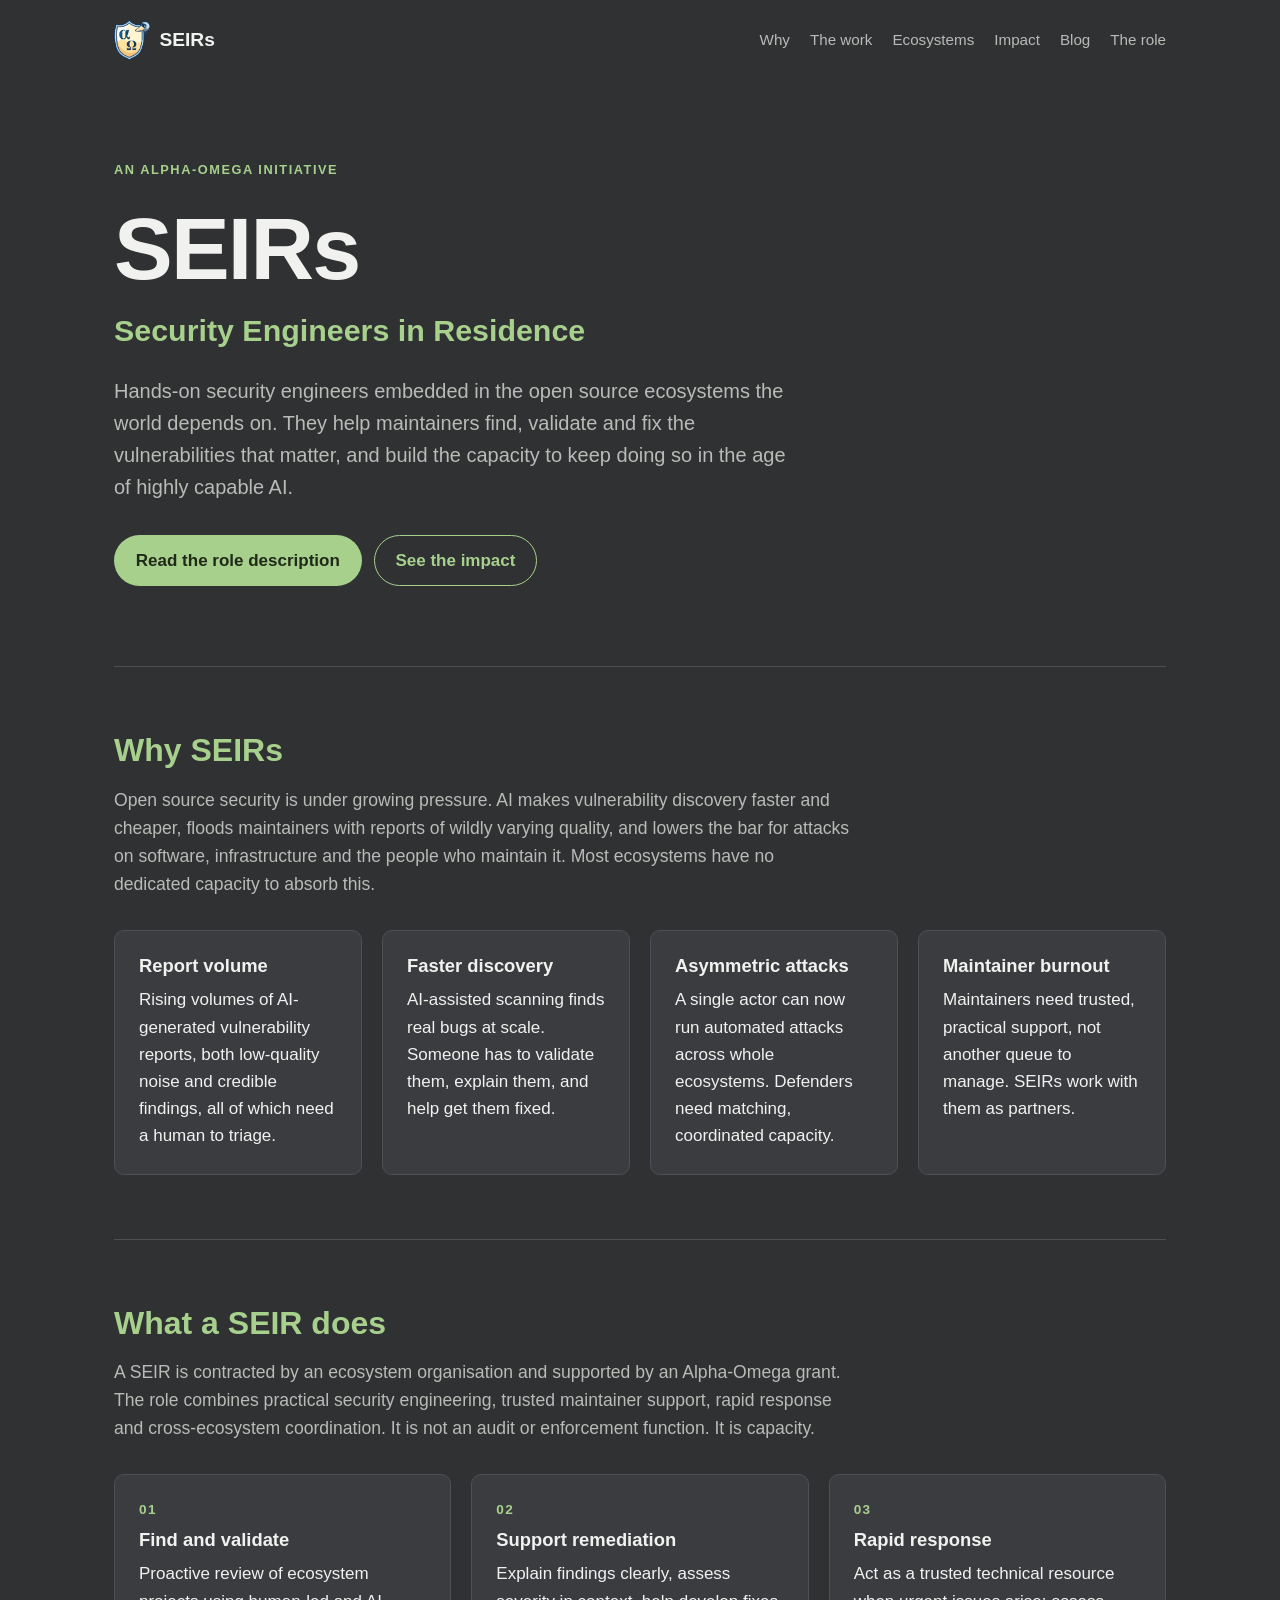
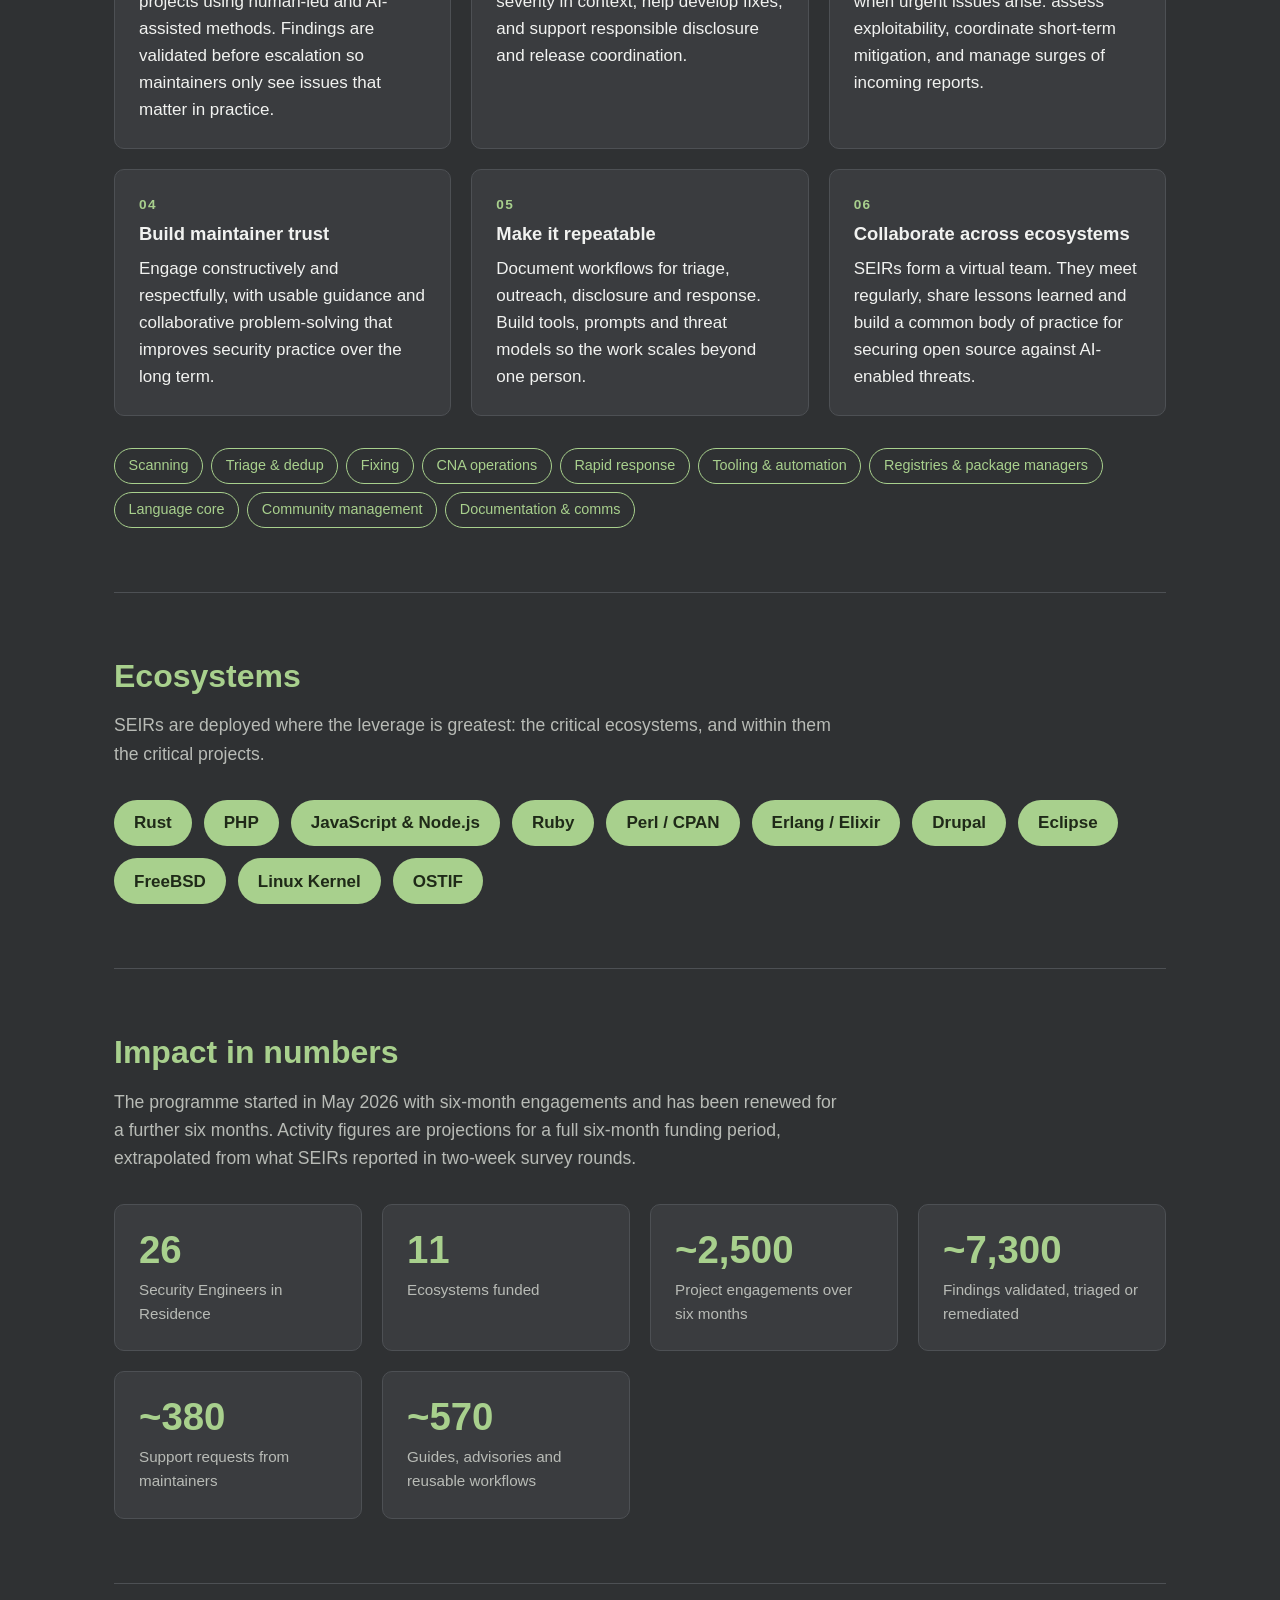
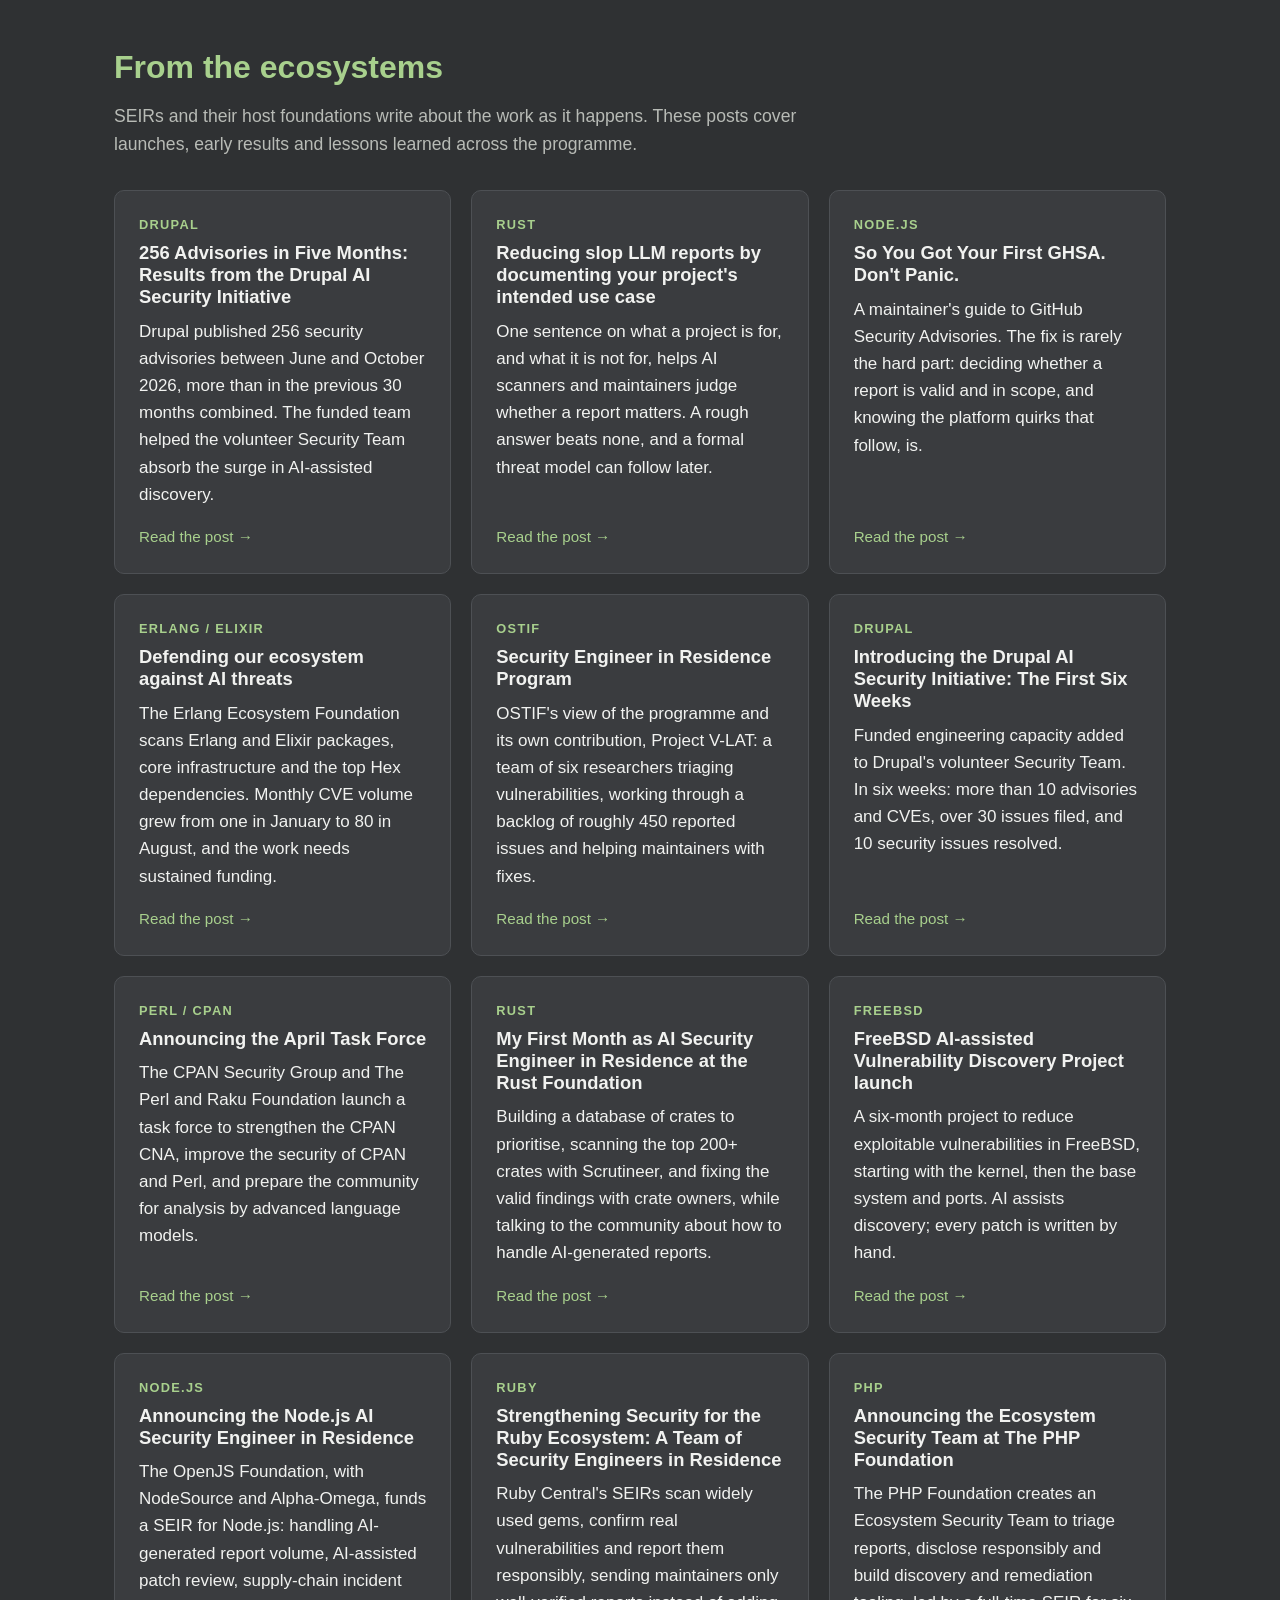
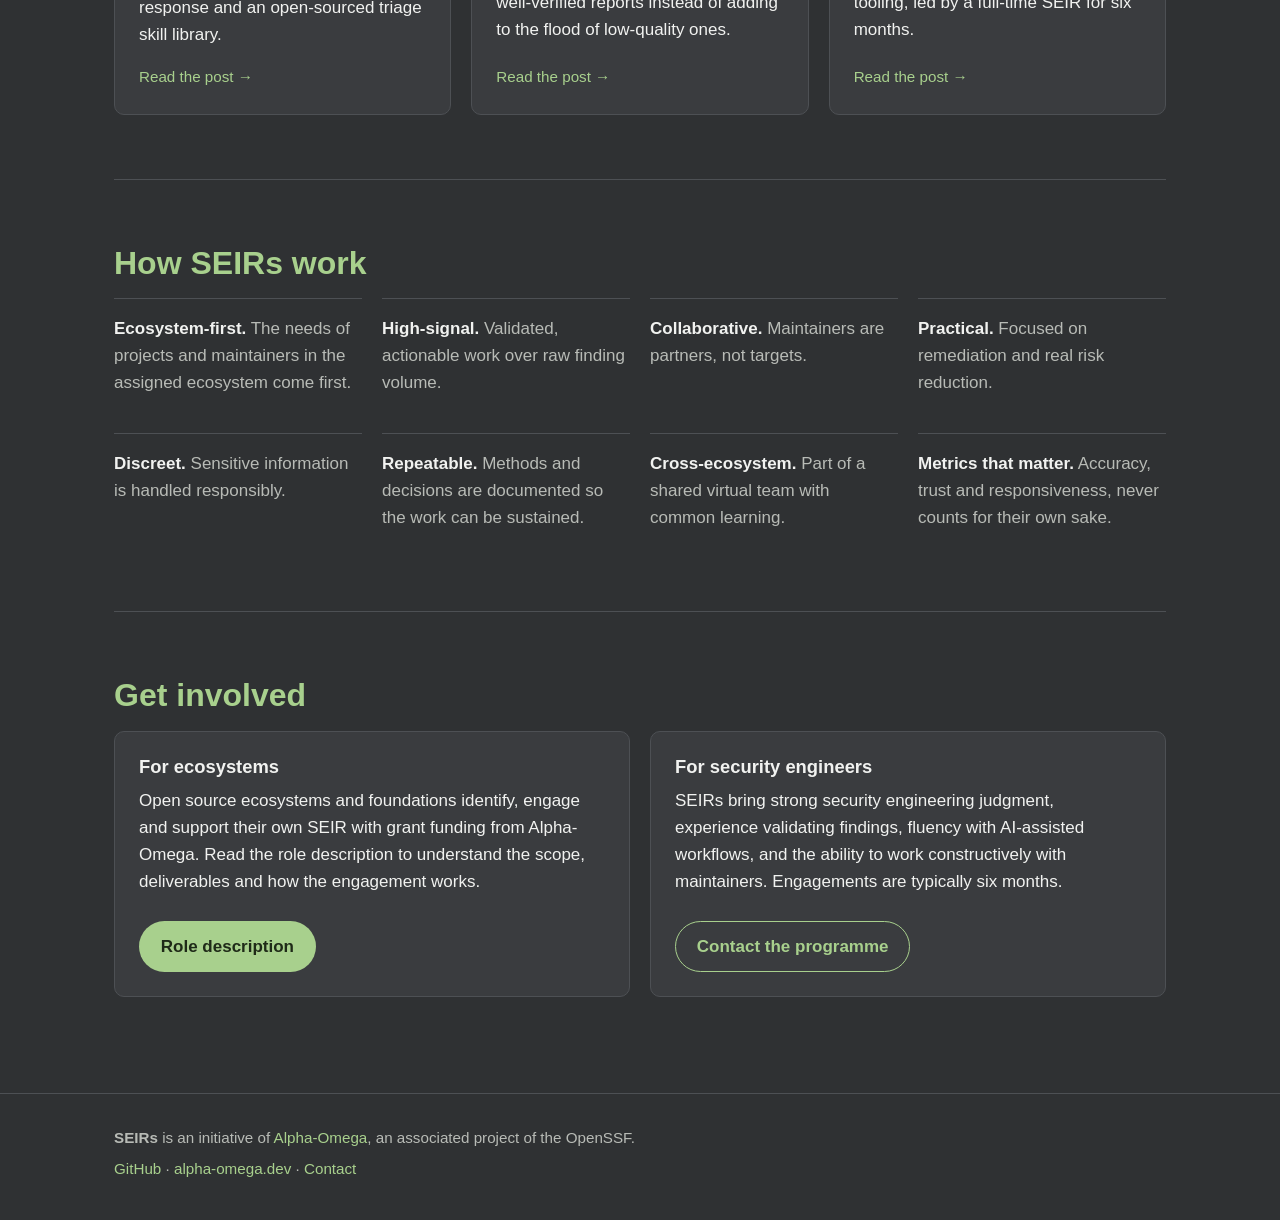
==== index.html @ 273e816e "SEIRs landing page Co-Authored-By: Claude Fable 5.1 <noreply@anthropic.com>" ====
<!DOCTYPE html>
<html lang="en">
<head>
  <meta charset="utf-8">
  <meta name="viewport" content="width=device-width, initial-scale=1">
  <title>SEIRs — Security Engineers in Residence | Alpha-Omega</title>
  <meta name="description" content="Security Engineers in Residence (SEIRs) are hands-on security engineers embedded in open source ecosystems, funded by Alpha-Omega, helping maintainers find, validate and fix meaningful vulnerabilities in the age of AI.">
  <meta property="og:title" content="SEIRs — Security Engineers in Residence">
  <meta property="og:description" content="Hands-on security capacity, embedded in open source ecosystems. An Alpha-Omega initiative.">
  <meta property="og:type" content="website">
  <link rel="icon" href="favicon.svg" type="image/svg+xml">
  <link rel="stylesheet" href="style.css">
</head>
<body>

<header class="site-header">
  <a class="brand" href="./">
    <img class="brand-logo" src="alpha-omega-logo.png" alt="Alpha-Omega" width="36" height="40">
    <span class="brand-text">SEIRs</span>
  </a>
  <nav class="site-nav" aria-label="Main">
    <a href="#why">Why</a>
    <a href="#work">The work</a>
    <a href="#ecosystems">Ecosystems</a>
    <a href="#impact">Impact</a>
    <a href="#blog">Blog</a>
    <a href="role.html">The role</a>
  </nav>
</header>

<main>

  <section class="hero">
    <p class="eyebrow">An Alpha-Omega initiative</p>
    <h1>SEIRs</h1>
    <p class="subtitle">Security Engineers in Residence</p>
    <p class="lede">
      Hands-on security engineers embedded in the open source ecosystems the world depends on.
      They help maintainers find, validate and fix the vulnerabilities that matter,
      and build the capacity to keep doing so in the age of highly capable AI.
    </p>
    <div class="cta-row">
      <a class="btn btn-primary" href="role.html">Read the role description</a>
      <a class="btn btn-ghost" href="#impact">See the impact</a>
    </div>
  </section>

  <section id="why" class="section">
    <h2>Why SEIRs</h2>
    <p class="section-intro">
      Open source security is under growing pressure. AI makes vulnerability discovery faster and cheaper,
      floods maintainers with reports of wildly varying quality, and lowers the bar for attacks on software,
      infrastructure and the people who maintain it. Most ecosystems have no dedicated capacity to absorb this.
    </p>
    <div class="grid grid-4">
      <div class="card">
        <h3>Report volume</h3>
        <p>Rising volumes of AI-generated vulnerability reports, both low-quality noise and credible findings, all of which need a human to triage.</p>
      </div>
      <div class="card">
        <h3>Faster discovery</h3>
        <p>AI-assisted scanning finds real bugs at scale. Someone has to validate them, explain them, and help get them fixed.</p>
      </div>
      <div class="card">
        <h3>Asymmetric attacks</h3>
        <p>A single actor can now run automated attacks across whole ecosystems. Defenders need matching, coordinated capacity.</p>
      </div>
      <div class="card">
        <h3>Maintainer burnout</h3>
        <p>Maintainers need trusted, practical support, not another queue to manage. SEIRs work with them as partners.</p>
      </div>
    </div>
  </section>

  <section id="work" class="section">
    <h2>What a SEIR does</h2>
    <p class="section-intro">
      A SEIR is contracted by an ecosystem organisation and supported by an Alpha-Omega grant.
      The role combines practical security engineering, trusted maintainer support, rapid response
      and cross-ecosystem coordination. It is not an audit or enforcement function. It is capacity.
    </p>
    <div class="grid grid-3">
      <div class="card">
        <span class="num">01</span>
        <h3>Find and validate</h3>
        <p>Proactive review of ecosystem projects using human-led and AI-assisted methods. Findings are validated before escalation so maintainers only see issues that matter in practice.</p>
      </div>
      <div class="card">
        <span class="num">02</span>
        <h3>Support remediation</h3>
        <p>Explain findings clearly, assess severity in context, help develop fixes, and support responsible disclosure and release coordination.</p>
      </div>
      <div class="card">
        <span class="num">03</span>
        <h3>Rapid response</h3>
        <p>Act as a trusted technical resource when urgent issues arise: assess exploitability, coordinate short-term mitigation, and manage surges of incoming reports.</p>
      </div>
      <div class="card">
        <span class="num">04</span>
        <h3>Build maintainer trust</h3>
        <p>Engage constructively and respectfully, with usable guidance and collaborative problem-solving that improves security practice over the long term.</p>
      </div>
      <div class="card">
        <span class="num">05</span>
        <h3>Make it repeatable</h3>
        <p>Document workflows for triage, outreach, disclosure and response. Build tools, prompts and threat models so the work scales beyond one person.</p>
      </div>
      <div class="card">
        <span class="num">06</span>
        <h3>Collaborate across ecosystems</h3>
        <p>SEIRs form a virtual team. They meet regularly, share lessons learned and build a common body of practice for securing open source against AI-enabled threats.</p>
      </div>
    </div>
    <ul class="tag-cloud" aria-label="Areas of SEIR work">
      <li>Scanning</li><li>Triage &amp; dedup</li><li>Fixing</li><li>CNA operations</li><li>Rapid response</li>
      <li>Tooling &amp; automation</li><li>Registries &amp; package managers</li><li>Language core</li>
      <li>Community management</li><li>Documentation &amp; comms</li>
    </ul>
  </section>

  <section id="ecosystems" class="section">
    <h2>Ecosystems</h2>
    <p class="section-intro">
      SEIRs are deployed where the leverage is greatest: the critical ecosystems, and within them the critical projects.
    </p>
    <ul class="eco-list">
      <li>Rust</li>
      <li>PHP</li>
      <li>JavaScript &amp; Node.js</li>
      <li>Ruby</li>
      <li>Perl / CPAN</li>
      <li>Erlang / Elixir</li>
      <li>Drupal</li>
      <li>Eclipse</li>
      <li>FreeBSD</li>
      <li>Linux Kernel</li>
      <li>OSTIF</li>
    </ul>
  </section>

  <section id="impact" class="section">
    <h2>Impact in numbers</h2>
    <p class="section-intro">
      The programme started in May 2026 with six-month engagements and has been renewed for a further six months.
      Activity figures are projections for a full six-month funding period, extrapolated from what SEIRs reported
      in two-week survey rounds.
    </p>
    <div class="stats">
      <div class="stat">
        <span class="stat-value">26</span>
        <span class="stat-label">Security Engineers in Residence</span>
      </div>
      <div class="stat">
        <span class="stat-value">11</span>
        <span class="stat-label">Ecosystems funded</span>
      </div>
      <div class="stat">
        <span class="stat-value">~2,500</span>
        <span class="stat-label">Project engagements over six months</span>
      </div>
      <div class="stat">
        <span class="stat-value">~7,300</span>
        <span class="stat-label">Findings validated, triaged or remediated</span>
      </div>
      <div class="stat">
        <span class="stat-value">~380</span>
        <span class="stat-label">Support requests from maintainers</span>
      </div>
      <div class="stat">
        <span class="stat-value">~570</span>
        <span class="stat-label">Guides, advisories and reusable workflows</span>
      </div>
    </div>
  </section>

  <section id="blog" class="section">
    <h2>From the ecosystems</h2>
    <p class="section-intro">
      SEIRs and their host foundations write about the work as it happens. These posts cover launches,
      early results and lessons learned across the programme.
    </p>
    <div class="grid grid-3">
      <article class="card story">
        <p class="story-eco">Drupal</p>
        <h3><a href="https://alpha-omega.dev/blog/256-advisories-in-five-months-results-from-the-drupal-ai-security-initiative/">256 Advisories in Five Months: Results from the Drupal AI Security Initiative</a></h3>
        <p>Drupal published 256 security advisories between June and October 2026, more than in the previous 30 months combined. The funded team helped the volunteer Security Team absorb the surge in AI-assisted discovery.</p>
        <p class="story-more"><a href="https://alpha-omega.dev/blog/256-advisories-in-five-months-results-from-the-drupal-ai-security-initiative/">Read the post &rarr;</a></p>
      </article>
      <article class="card story">
        <p class="story-eco">Rust</p>
        <h3><a href="https://alpha-omega.dev/blog/reducing-slop-llm-reports-by-documenting-your-projects-intended-use-case/">Reducing slop LLM reports by documenting your project's intended use case</a></h3>
        <p>One sentence on what a project is for, and what it is not for, helps AI scanners and maintainers judge whether a report matters. A rough answer beats none, and a formal threat model can follow later.</p>
        <p class="story-more"><a href="https://alpha-omega.dev/blog/reducing-slop-llm-reports-by-documenting-your-projects-intended-use-case/">Read the post &rarr;</a></p>
      </article>
      <article class="card story">
        <p class="story-eco">Node.js</p>
        <h3><a href="https://alpha-omega.dev/blog/so-you-got-your-first-ghsa-dont-panic/">So You Got Your First GHSA. Don't Panic.</a></h3>
        <p>A maintainer's guide to GitHub Security Advisories. The fix is rarely the hard part: deciding whether a report is valid and in scope, and knowing the platform quirks that follow, is.</p>
        <p class="story-more"><a href="https://alpha-omega.dev/blog/so-you-got-your-first-ghsa-dont-panic/">Read the post &rarr;</a></p>
      </article>
      <article class="card story">
        <p class="story-eco">Erlang / Elixir</p>
        <h3><a href="https://alpha-omega.dev/blog/our-self-defense-defending-our-ecosystem-against-ai-threats/">Defending our ecosystem against AI threats</a></h3>
        <p>The Erlang Ecosystem Foundation scans Erlang and Elixir packages, core infrastructure and the top Hex dependencies. Monthly CVE volume grew from one in January to 80 in August, and the work needs sustained funding.</p>
        <p class="story-more"><a href="https://alpha-omega.dev/blog/our-self-defense-defending-our-ecosystem-against-ai-threats/">Read the post &rarr;</a></p>
      </article>
      <article class="card story">
        <p class="story-eco">OSTIF</p>
        <h3><a href="https://ostif.org/security-engineer-in-residence-program/">Security Engineer in Residence Program</a></h3>
        <p>OSTIF's view of the programme and its own contribution, Project V-LAT: a team of six researchers triaging vulnerabilities, working through a backlog of roughly 450 reported issues and helping maintainers with fixes.</p>
        <p class="story-more"><a href="https://ostif.org/security-engineer-in-residence-program/">Read the post &rarr;</a></p>
      </article>
      <article class="card story">
        <p class="story-eco">Drupal</p>
        <h3><a href="https://www.drupal.org/association/blog/introducing-the-drupal-ai-security-initiative-the-first-six-weeks">Introducing the Drupal AI Security Initiative: The First Six Weeks</a></h3>
        <p>Funded engineering capacity added to Drupal's volunteer Security Team. In six weeks: more than 10 advisories and CVEs, over 30 issues filed, and 10 security issues resolved.</p>
        <p class="story-more"><a href="https://www.drupal.org/association/blog/introducing-the-drupal-ai-security-initiative-the-first-six-weeks">Read the post &rarr;</a></p>
      </article>
      <article class="card story">
        <p class="story-eco">Perl / CPAN</p>
        <h3><a href="https://security.metacpan.org/2026/07/15/april-task-force-announcement.html">Announcing the April Task Force</a></h3>
        <p>The CPAN Security Group and The Perl and Raku Foundation launch a task force to strengthen the CPAN CNA, improve the security of CPAN and Perl, and prepare the community for analysis by advanced language models.</p>
        <p class="story-more"><a href="https://security.metacpan.org/2026/07/15/april-task-force-announcement.html">Read the post &rarr;</a></p>
      </article>
      <article class="card story">
        <p class="story-eco">Rust</p>
        <h3><a href="https://rustfoundation.org/media/my-first-month-as-ai-security-engineer-in-residence-at-the-rust-foundation/">My First Month as AI Security Engineer in Residence at the Rust Foundation</a></h3>
        <p>Building a database of crates to prioritise, scanning the top 200+ crates with Scrutineer, and fixing the valid findings with crate owners, while talking to the community about how to handle AI-generated reports.</p>
        <p class="story-more"><a href="https://rustfoundation.org/media/my-first-month-as-ai-security-engineer-in-residence-at-the-rust-foundation/">Read the post &rarr;</a></p>
      </article>
      <article class="card story">
        <p class="story-eco">FreeBSD</p>
        <h3><a href="https://freebsdfoundation.org/blog/freebsd-ai-assisted-vulnerability-discovery-project-launch/">FreeBSD AI-assisted Vulnerability Discovery Project launch</a></h3>
        <p>A six-month project to reduce exploitable vulnerabilities in FreeBSD, starting with the kernel, then the base system and ports. AI assists discovery; every patch is written by hand.</p>
        <p class="story-more"><a href="https://freebsdfoundation.org/blog/freebsd-ai-assisted-vulnerability-discovery-project-launch/">Read the post &rarr;</a></p>
      </article>
      <article class="card story">
        <p class="story-eco">Node.js</p>
        <h3><a href="https://alpha-omega.dev/blog/announcing-the-node-js-ai-security-engineer-in-residence/">Announcing the Node.js AI Security Engineer in Residence</a></h3>
        <p>The OpenJS Foundation, with NodeSource and Alpha-Omega, funds a SEIR for Node.js: handling AI-generated report volume, AI-assisted patch review, supply-chain incident response and an open-sourced triage skill library.</p>
        <p class="story-more"><a href="https://alpha-omega.dev/blog/announcing-the-node-js-ai-security-engineer-in-residence/">Read the post &rarr;</a></p>
      </article>
      <article class="card story">
        <p class="story-eco">Ruby</p>
        <h3><a href="https://rubycentral.org/news/strengthening-security-for-the-ruby-ecosystem-2-2/">Strengthening Security for the Ruby Ecosystem: A Team of Security Engineers in Residence</a></h3>
        <p>Ruby Central's SEIRs scan widely used gems, confirm real vulnerabilities and report them responsibly, sending maintainers only well-verified reports instead of adding to the flood of low-quality ones.</p>
        <p class="story-more"><a href="https://rubycentral.org/news/strengthening-security-for-the-ruby-ecosystem-2-2/">Read the post &rarr;</a></p>
      </article>
      <article class="card story">
        <p class="story-eco">PHP</p>
        <h3><a href="https://thephp.foundation/blog/2026/05/18/announcing-ecosystem-security-team/">Announcing the Ecosystem Security Team at The PHP Foundation</a></h3>
        <p>The PHP Foundation creates an Ecosystem Security Team to triage reports, disclose responsibly and build discovery and remediation tooling, led by a full-time SEIR for six months.</p>
        <p class="story-more"><a href="https://thephp.foundation/blog/2026/05/18/announcing-ecosystem-security-team/">Read the post &rarr;</a></p>
      </article>
    </div>
  </section>

  <section id="principles" class="section">
    <h2>How SEIRs work</h2>
    <div class="grid grid-4 principles">
      <div><strong>Ecosystem-first.</strong> The needs of projects and maintainers in the assigned ecosystem come first.</div>
      <div><strong>High-signal.</strong> Validated, actionable work over raw finding volume.</div>
      <div><strong>Collaborative.</strong> Maintainers are partners, not targets.</div>
      <div><strong>Practical.</strong> Focused on remediation and real risk reduction.</div>
      <div><strong>Discreet.</strong> Sensitive information is handled responsibly.</div>
      <div><strong>Repeatable.</strong> Methods and decisions are documented so the work can be sustained.</div>
      <div><strong>Cross-ecosystem.</strong> Part of a shared virtual team with common learning.</div>
      <div><strong>Metrics that matter.</strong> Accuracy, trust and responsiveness, never counts for their own sake.</div>
    </div>
  </section>

  <section id="involved" class="section section-cta">
    <h2>Get involved</h2>
    <div class="grid grid-2">
      <div class="card">
        <h3>For ecosystems</h3>
        <p>Open source ecosystems and foundations identify, engage and support their own SEIR with grant funding from Alpha-Omega. Read the role description to understand the scope, deliverables and how the engagement works.</p>
        <a class="btn btn-primary" href="role.html">Role description</a>
      </div>
      <div class="card">
        <h3>For security engineers</h3>
        <p>SEIRs bring strong security engineering judgment, experience validating findings, fluency with AI-assisted workflows, and the ability to work constructively with maintainers. Engagements are typically six months.</p>
        <a class="btn btn-ghost" href="#" data-contact data-u="okrim" data-d="ved.agemo-ahpla">Contact the programme</a>
      </div>
    </div>
  </section>

</main>

<footer class="site-footer">
  <div class="footer-inner">
    <p><strong>SEIRs</strong> is an initiative of <a href="https://alpha-omega.dev">Alpha-Omega</a>, an associated project of the OpenSSF.</p>
    <p>
      <a href="https://github.com/alpha-omega-security">GitHub</a> ·
      <a href="https://alpha-omega.dev">alpha-omega.dev</a> ·
      <a href="#" data-contact data-u="okrim" data-d="ved.agemo-ahpla">Contact</a>
    </p>
  </div>
</footer>

<script>
  // Assemble the contact address at runtime so it is not present as text in the HTML.
  document.querySelectorAll('[data-contact]').forEach(function (a) {
    var r = function (t) { return t.split('').reverse().join(''); };
    var addr = r(a.dataset.u) + '@' + r(a.dataset.d);
    a.href = 'mailto:' + addr;
    a.removeAttribute('data-u'); a.removeAttribute('data-d');
  });
</script>
<noscript><p class="footer-note">Contact: mirko [at] alpha-omega [dot] dev</p></noscript>
</body>
</html>
---- style.css ----
:root {
  --bg: #2f3133;
  --bg-elev: #3a3c3f;
  --bg-elev-2: #44474a;
  --text: #f1f2f0;
  --text-muted: #b8bbb6;
  --accent: #a8d08d;
  --accent-strong: #c3e3ad;
  --line: #4d5054;
  --max: 1100px;
  --radius: 10px;
}

* { box-sizing: border-box; }

html { scroll-behavior: smooth; }

body {
  margin: 0;
  font-family: -apple-system, BlinkMacSystemFont, "Segoe UI", Roboto, Helvetica, Arial, sans-serif;
  font-size: 17px;
  line-height: 1.6;
  color: var(--text);
  background: var(--bg);
}

a { color: var(--accent); text-decoration: none; }
a:hover { color: var(--accent-strong); text-decoration: underline; }

h1, h2, h3 { line-height: 1.2; margin: 0 0 0.5em; font-weight: 700; }
h2 { font-size: 2rem; color: var(--accent); }
h3 { font-size: 1.15rem; }
p { margin: 0 0 1em; }
code { font-family: ui-monospace, SFMono-Regular, Menlo, monospace; font-size: 0.9em; background: var(--bg-elev-2); padding: 0.1em 0.35em; border-radius: 4px; }

/* Header */
.site-header {
  display: flex; align-items: center; justify-content: space-between; gap: 1rem;
  max-width: var(--max); margin: 0 auto; padding: 1.25rem 1.5rem;
}
.brand { display: inline-flex; align-items: center; gap: 0.6rem; color: var(--text); font-weight: 700; font-size: 1.2rem; }
.brand:hover { text-decoration: none; }
.brand-logo { height: 40px; width: auto; display: block; }
.site-nav { display: flex; flex-wrap: wrap; gap: 1.25rem; }
.site-nav a { color: var(--text-muted); font-size: 0.95rem; }
.site-nav a:hover { color: var(--text); text-decoration: none; }

/* Layout */
main { max-width: var(--max); margin: 0 auto; padding: 0 1.5rem; }
.section { padding: 4rem 0; border-top: 1px solid var(--line); }
.section-intro { max-width: 46rem; color: var(--text-muted); font-size: 1.1rem; margin-bottom: 2rem; }

/* Hero */
.hero { padding: 5rem 0 5rem; }
.eyebrow { color: var(--accent); text-transform: uppercase; letter-spacing: 0.12em; font-size: 0.8rem; font-weight: 600; margin-bottom: 1rem; }
.hero h1 { font-size: clamp(3rem, 8vw, 5.5rem); margin-bottom: 0.25rem; letter-spacing: -0.02em; }
.subtitle { font-size: clamp(1.3rem, 3vw, 1.9rem); font-weight: 600; color: var(--accent); margin-bottom: 1.25rem; }
.lede { max-width: 42rem; font-size: 1.25rem; color: var(--text-muted); margin-bottom: 2rem; }
.cta-row { display: flex; flex-wrap: wrap; gap: 0.75rem; }

/* Buttons */
.btn {
  display: inline-block; padding: 0.7rem 1.3rem; border-radius: 999px; font-weight: 600;
  border: 1px solid transparent; transition: background 0.15s, color 0.15s;
}
.btn:hover { text-decoration: none; }
.btn-primary { background: var(--accent); color: #1f2a18; }
.btn-primary:hover { background: var(--accent-strong); color: #1f2a18; }
.btn-ghost { border-color: var(--accent); color: var(--accent); }
.btn-ghost:hover { background: rgba(168, 208, 141, 0.12); color: var(--accent-strong); }

/* Grids and cards */
.grid { display: grid; gap: 1.25rem; }
.grid-2 { grid-template-columns: repeat(auto-fit, minmax(300px, 1fr)); }
.grid-3 { grid-template-columns: repeat(auto-fit, minmax(260px, 1fr)); }
.grid-4 { grid-template-columns: repeat(auto-fit, minmax(220px, 1fr)); }
.card {
  background: var(--bg-elev); border-radius: var(--radius); padding: 1.5rem;
  border: 1px solid var(--line);
}
.card p:last-child { margin-bottom: 0; }
.card .btn { margin-top: 0.5rem; }
.card h3 { color: var(--text); }
.num { display: block; color: var(--accent); font-weight: 700; font-size: 0.85rem; letter-spacing: 0.1em; margin-bottom: 0.5rem; }

/* Tag cloud */
.tag-cloud { list-style: none; padding: 0; margin: 2rem 0 0; display: flex; flex-wrap: wrap; gap: 0.5rem; }
.tag-cloud li {
  padding: 0.35rem 0.85rem; border-radius: 999px; font-size: 0.9rem;
  border: 1px solid var(--accent); color: var(--accent);
}

/* Ecosystems */
.eco-list { list-style: none; padding: 0; margin: 0; display: flex; flex-wrap: wrap; gap: 0.75rem; }
.eco-list li {
  background: var(--accent); color: #1f2a18; font-weight: 600;
  padding: 0.6rem 1.25rem; border-radius: 999px;
}

/* Stats */
.stats { display: grid; gap: 1.25rem; grid-template-columns: repeat(auto-fit, minmax(200px, 1fr)); }
.stat { background: var(--bg-elev); border: 1px solid var(--line); border-radius: var(--radius); padding: 1.5rem; }
.stat-value { display: block; font-size: 2.4rem; font-weight: 700; color: var(--accent); line-height: 1.1; }
.stat-label { display: block; color: var(--text-muted); font-size: 0.95rem; margin-top: 0.4rem; }

/* Stories */
.story h3 a { color: var(--text); }
.story h3 a:hover { color: var(--accent-strong); text-decoration: none; }
.story-more { margin-top: auto; font-size: 0.95rem; }
.story { display: flex; flex-direction: column; }
.story-eco { color: var(--accent); font-size: 0.8rem; text-transform: uppercase; letter-spacing: 0.1em; font-weight: 600; margin-bottom: 0.4rem; }

/* Principles */
.principles div { color: var(--text-muted); padding: 1rem 0; border-top: 1px solid var(--line); }
.principles strong { color: var(--text); }

/* Footer */
.site-footer { border-top: 1px solid var(--line); margin-top: 2rem; }
.footer-inner { max-width: var(--max); margin: 0 auto; padding: 2rem 1.5rem; color: var(--text-muted); font-size: 0.95rem; }
.footer-inner p { margin-bottom: 0.4rem; }

/* Role page */
.doc { max-width: 46rem; padding: 3rem 0 4rem; }
.doc h1 { font-size: clamp(2rem, 5vw, 3rem); }
.doc h2 { font-size: 1.5rem; margin-top: 2.5rem; }
.doc h3 { margin-top: 1.5rem; color: var(--text); }
.doc ul, .doc ol { padding-left: 1.4rem; }
.doc li { margin-bottom: 0.4rem; }
.doc .meta { color: var(--text-muted); margin-bottom: 2rem; }
.doc .callout { background: var(--bg-elev); border-left: 3px solid var(--accent); padding: 1rem 1.25rem; border-radius: 0 var(--radius) var(--radius) 0; margin: 1.5rem 0; }
.doc .callout p:last-child { margin-bottom: 0; }

@media (max-width: 640px) {
  .site-header { flex-direction: column; align-items: flex-start; }
  .section { padding: 3rem 0; }
  .hero { padding: 3rem 0; }
}
.footer-note { max-width: var(--max); margin: 0 auto; padding: 0 1.5rem 1.5rem; color: var(--text-muted); font-size: 0.9rem; }
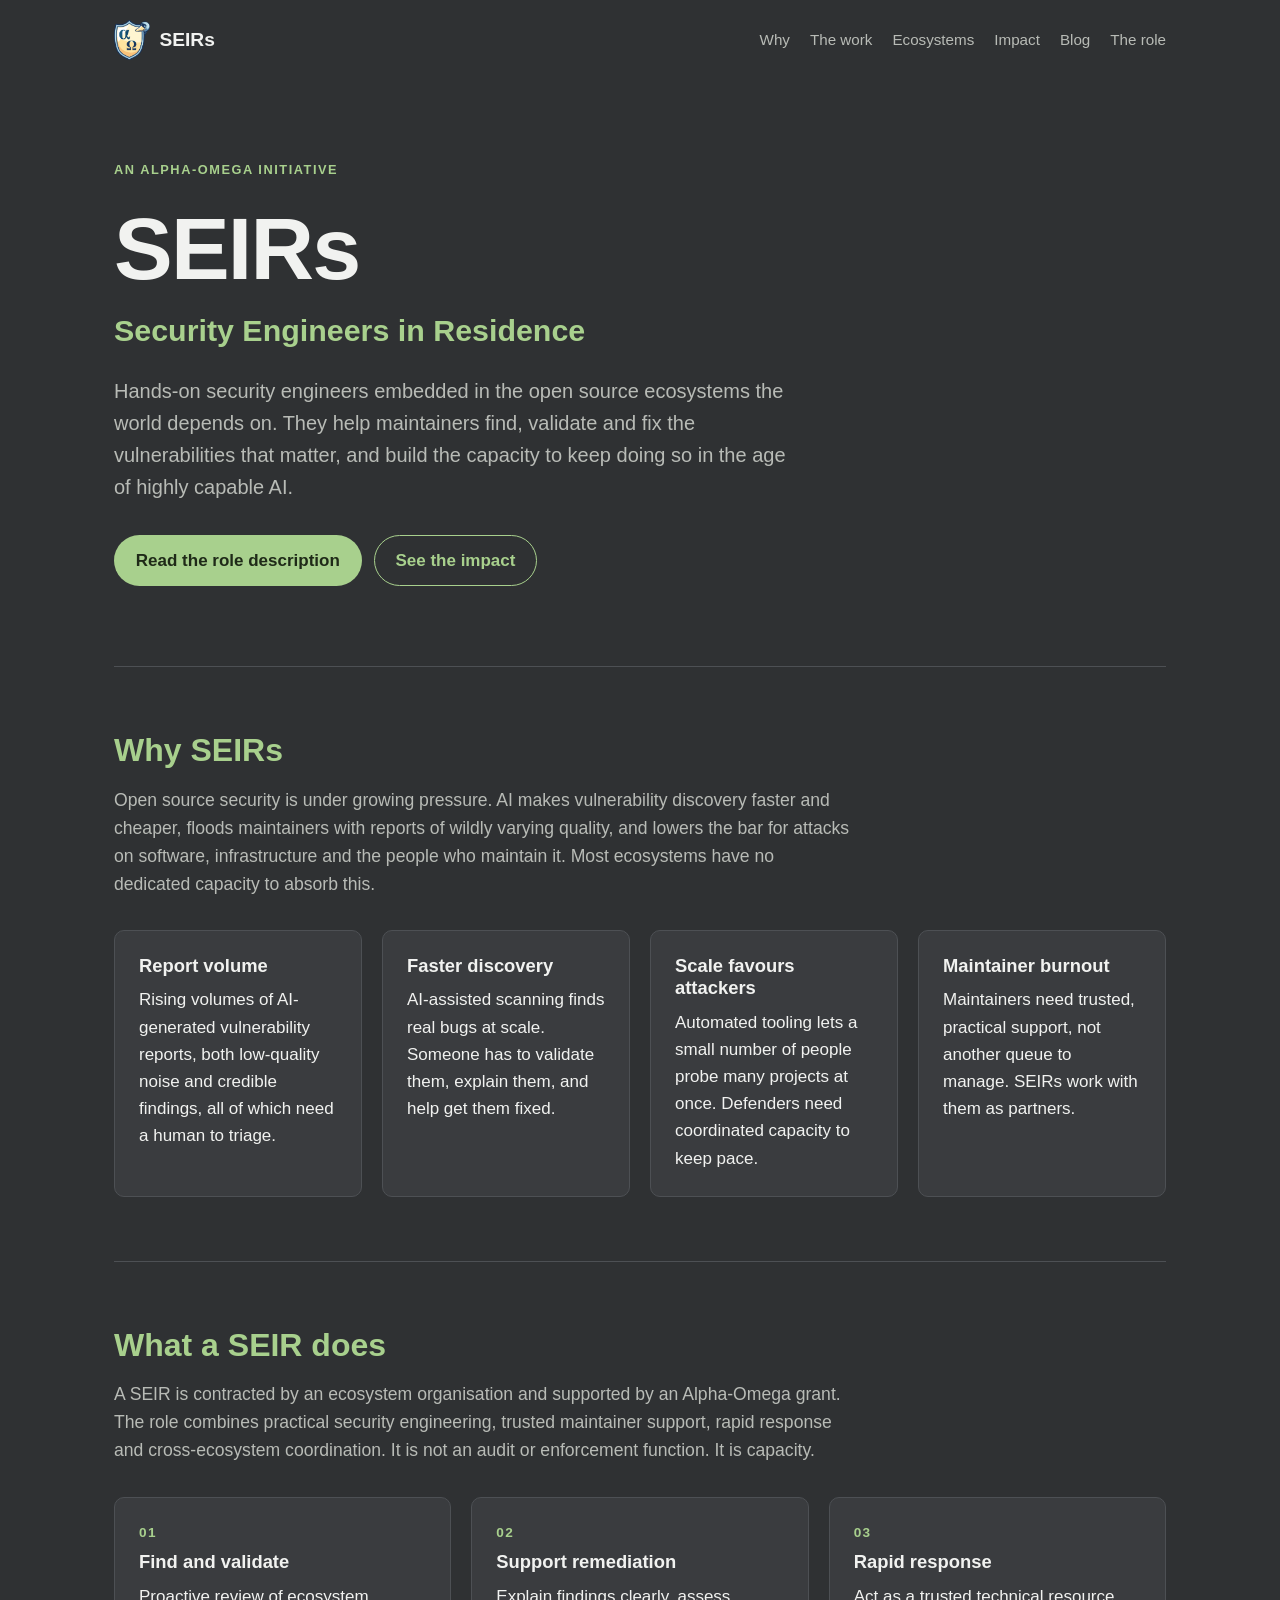
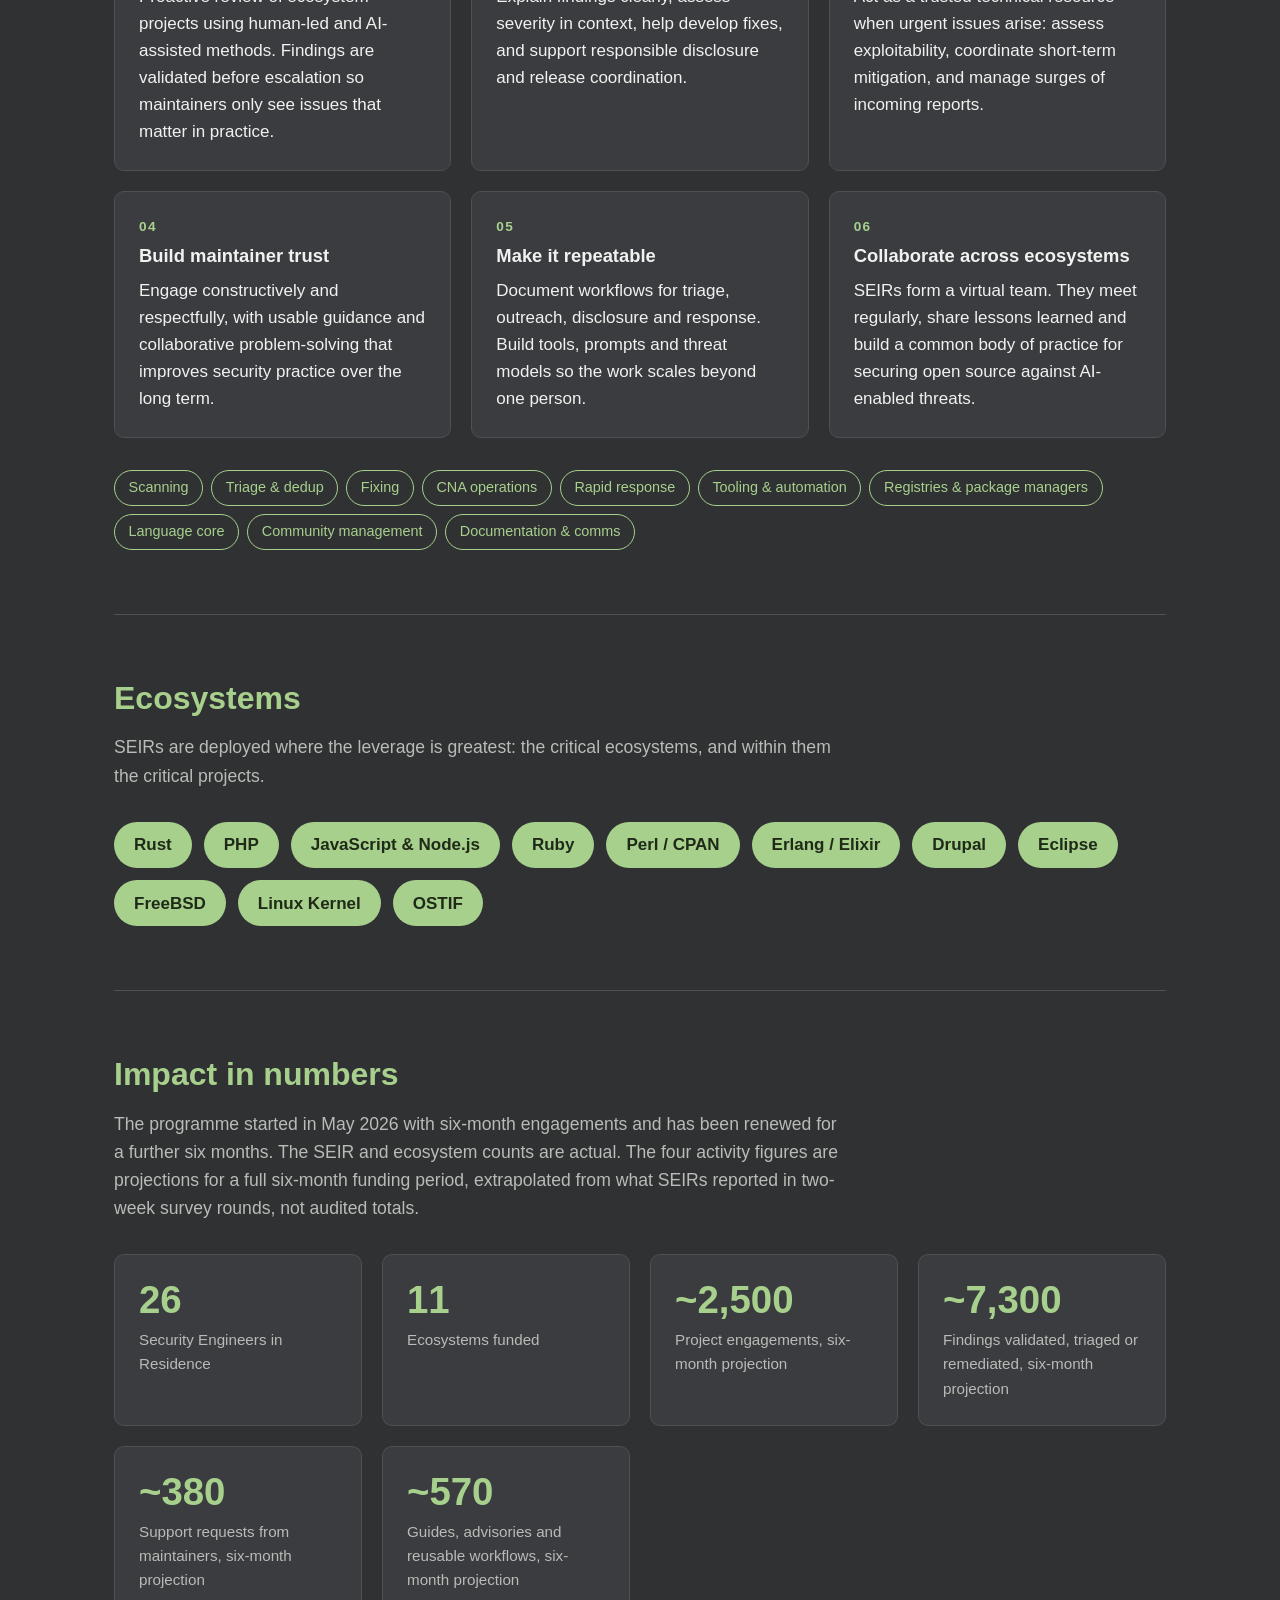
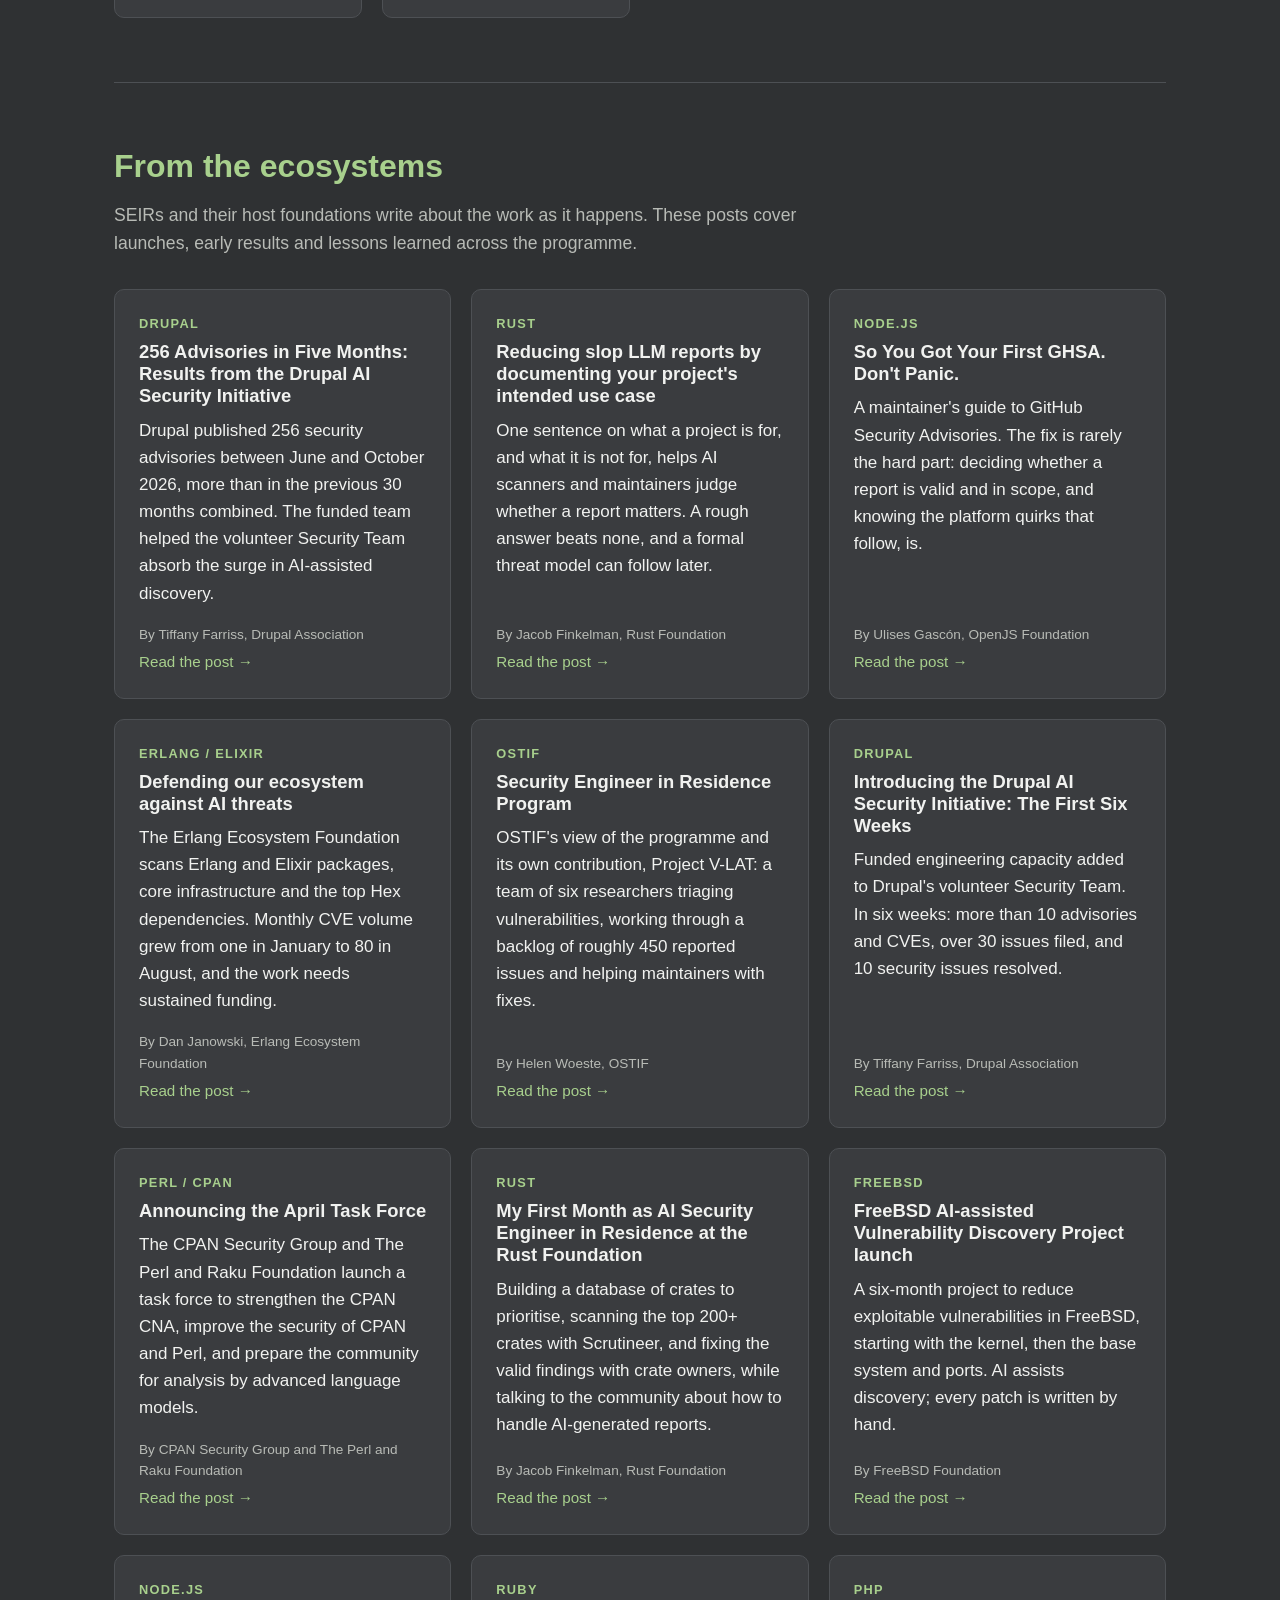
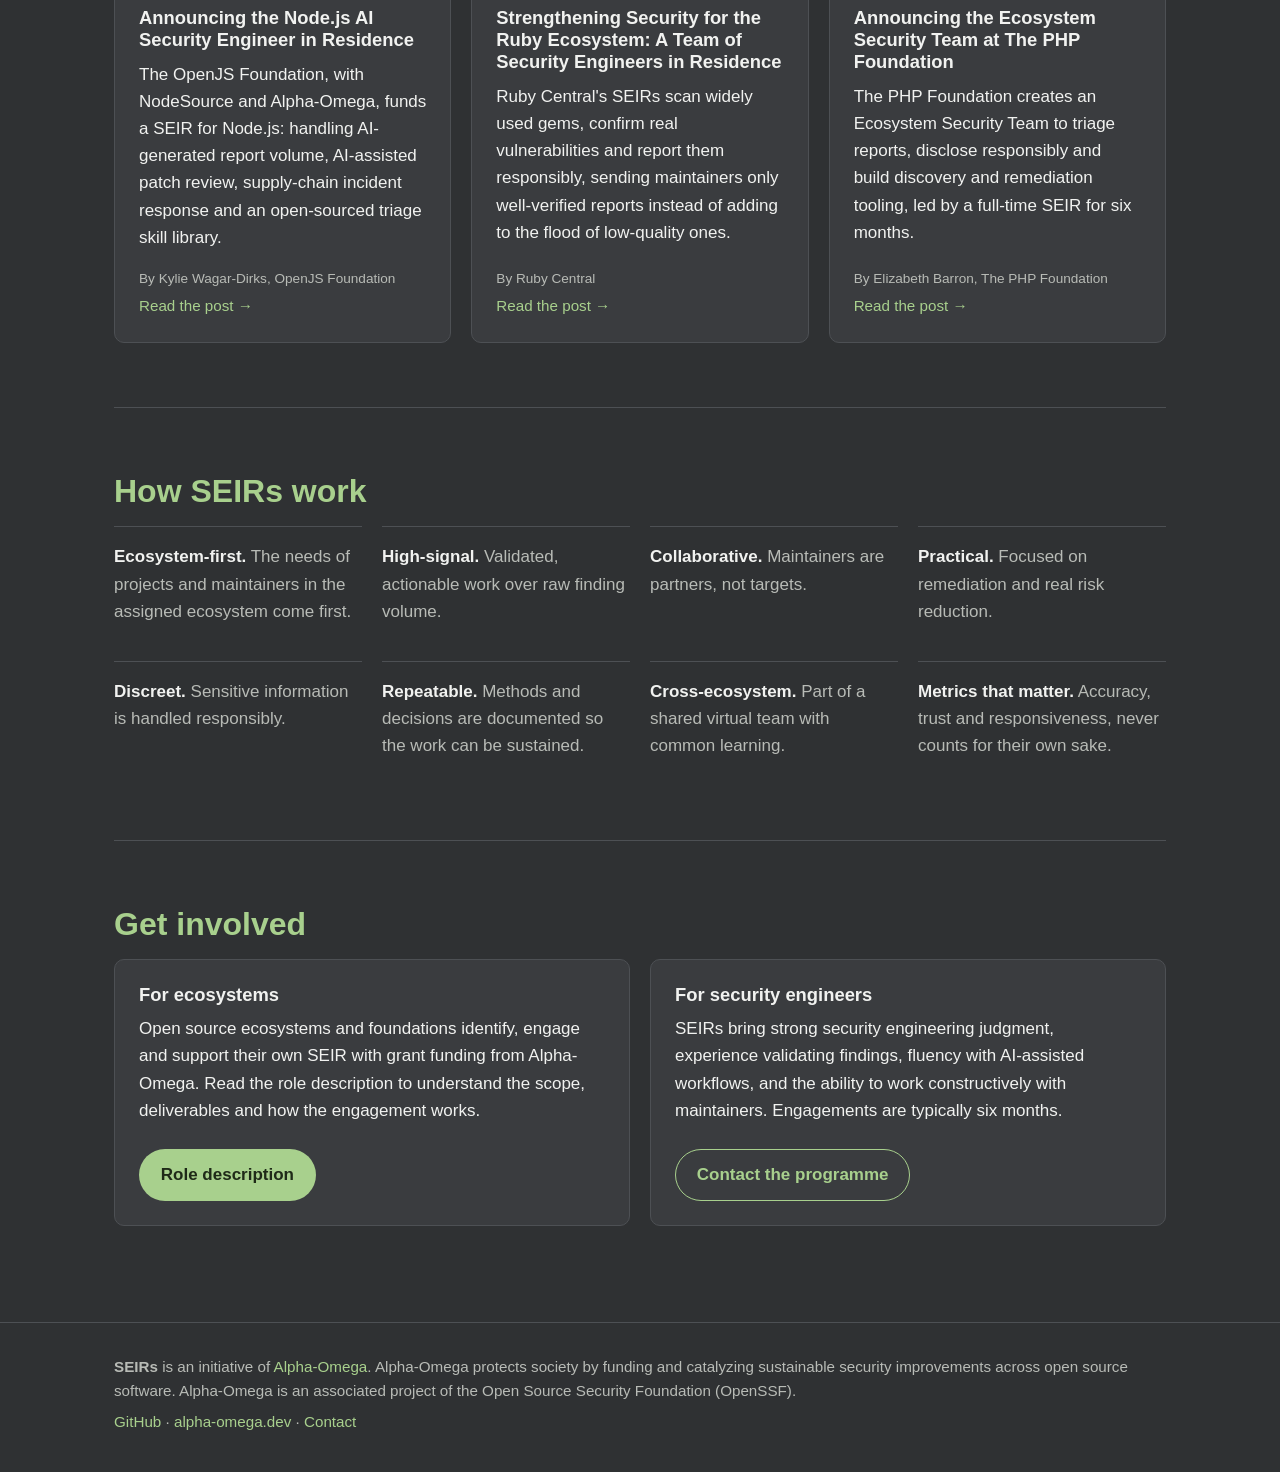
==== commit 3f313a19: "Align wording with Alpha-Omega blog guidance - Use the exact OpenSSF association sentence and the st" ====
--- a/index.html
+++ b/index.html
@@ -62,8 +62,8 @@
         <p>AI-assisted scanning finds real bugs at scale. Someone has to validate them, explain them, and help get them fixed.</p>
       </div>
       <div class="card">
-        <h3>Asymmetric attacks</h3>
-        <p>A single actor can now run automated attacks across whole ecosystems. Defenders need matching, coordinated capacity.</p>
+        <h3>Scale favours attackers</h3>
+        <p>Automated tooling lets a small number of people probe many projects at once. Defenders need coordinated capacity to keep pace.</p>
       </div>
       <div class="card">
         <h3>Maintainer burnout</h3>
@@ -142,8 +142,8 @@
     <h2>Impact in numbers</h2>
     <p class="section-intro">
       The programme started in May 2026 with six-month engagements and has been renewed for a further six months.
-      Activity figures are projections for a full six-month funding period, extrapolated from what SEIRs reported
-      in two-week survey rounds.
+      The SEIR and ecosystem counts are actual. The four activity figures are projections for a full six-month
+      funding period, extrapolated from what SEIRs reported in two-week survey rounds, not audited totals.
     </p>
     <div class="stats">
       <div class="stat">
@@ -156,19 +156,19 @@
       </div>
       <div class="stat">
         <span class="stat-value">~2,500</span>
-        <span class="stat-label">Project engagements over six months</span>
+        <span class="stat-label">Project engagements, six-month projection</span>
       </div>
       <div class="stat">
         <span class="stat-value">~7,300</span>
-        <span class="stat-label">Findings validated, triaged or remediated</span>
+        <span class="stat-label">Findings validated, triaged or remediated, six-month projection</span>
       </div>
       <div class="stat">
         <span class="stat-value">~380</span>
-        <span class="stat-label">Support requests from maintainers</span>
+        <span class="stat-label">Support requests from maintainers, six-month projection</span>
       </div>
       <div class="stat">
         <span class="stat-value">~570</span>
-        <span class="stat-label">Guides, advisories and reusable workflows</span>
+        <span class="stat-label">Guides, advisories and reusable workflows, six-month projection</span>
       </div>
     </div>
   </section>
@@ -184,72 +184,84 @@
         <p class="story-eco">Drupal</p>
         <h3><a href="https://alpha-omega.dev/blog/256-advisories-in-five-months-results-from-the-drupal-ai-security-initiative/">256 Advisories in Five Months: Results from the Drupal AI Security Initiative</a></h3>
         <p>Drupal published 256 security advisories between June and October 2026, more than in the previous 30 months combined. The funded team helped the volunteer Security Team absorb the surge in AI-assisted discovery.</p>
+        <p class="story-by">By Tiffany Farriss, Drupal Association</p>
         <p class="story-more"><a href="https://alpha-omega.dev/blog/256-advisories-in-five-months-results-from-the-drupal-ai-security-initiative/">Read the post &rarr;</a></p>
       </article>
       <article class="card story">
         <p class="story-eco">Rust</p>
         <h3><a href="https://alpha-omega.dev/blog/reducing-slop-llm-reports-by-documenting-your-projects-intended-use-case/">Reducing slop LLM reports by documenting your project's intended use case</a></h3>
         <p>One sentence on what a project is for, and what it is not for, helps AI scanners and maintainers judge whether a report matters. A rough answer beats none, and a formal threat model can follow later.</p>
+        <p class="story-by">By Jacob Finkelman, Rust Foundation</p>
         <p class="story-more"><a href="https://alpha-omega.dev/blog/reducing-slop-llm-reports-by-documenting-your-projects-intended-use-case/">Read the post &rarr;</a></p>
       </article>
       <article class="card story">
         <p class="story-eco">Node.js</p>
         <h3><a href="https://alpha-omega.dev/blog/so-you-got-your-first-ghsa-dont-panic/">So You Got Your First GHSA. Don't Panic.</a></h3>
         <p>A maintainer's guide to GitHub Security Advisories. The fix is rarely the hard part: deciding whether a report is valid and in scope, and knowing the platform quirks that follow, is.</p>
+        <p class="story-by">By Ulises Gascón, OpenJS Foundation</p>
         <p class="story-more"><a href="https://alpha-omega.dev/blog/so-you-got-your-first-ghsa-dont-panic/">Read the post &rarr;</a></p>
       </article>
       <article class="card story">
         <p class="story-eco">Erlang / Elixir</p>
         <h3><a href="https://alpha-omega.dev/blog/our-self-defense-defending-our-ecosystem-against-ai-threats/">Defending our ecosystem against AI threats</a></h3>
         <p>The Erlang Ecosystem Foundation scans Erlang and Elixir packages, core infrastructure and the top Hex dependencies. Monthly CVE volume grew from one in January to 80 in August, and the work needs sustained funding.</p>
+        <p class="story-by">By Dan Janowski, Erlang Ecosystem Foundation</p>
         <p class="story-more"><a href="https://alpha-omega.dev/blog/our-self-defense-defending-our-ecosystem-against-ai-threats/">Read the post &rarr;</a></p>
       </article>
       <article class="card story">
         <p class="story-eco">OSTIF</p>
         <h3><a href="https://ostif.org/security-engineer-in-residence-program/">Security Engineer in Residence Program</a></h3>
         <p>OSTIF's view of the programme and its own contribution, Project V-LAT: a team of six researchers triaging vulnerabilities, working through a backlog of roughly 450 reported issues and helping maintainers with fixes.</p>
+        <p class="story-by">By Helen Woeste, OSTIF</p>
         <p class="story-more"><a href="https://ostif.org/security-engineer-in-residence-program/">Read the post &rarr;</a></p>
       </article>
       <article class="card story">
         <p class="story-eco">Drupal</p>
         <h3><a href="https://www.drupal.org/association/blog/introducing-the-drupal-ai-security-initiative-the-first-six-weeks">Introducing the Drupal AI Security Initiative: The First Six Weeks</a></h3>
         <p>Funded engineering capacity added to Drupal's volunteer Security Team. In six weeks: more than 10 advisories and CVEs, over 30 issues filed, and 10 security issues resolved.</p>
+        <p class="story-by">By Tiffany Farriss, Drupal Association</p>
         <p class="story-more"><a href="https://www.drupal.org/association/blog/introducing-the-drupal-ai-security-initiative-the-first-six-weeks">Read the post &rarr;</a></p>
       </article>
       <article class="card story">
         <p class="story-eco">Perl / CPAN</p>
         <h3><a href="https://security.metacpan.org/2026/07/15/april-task-force-announcement.html">Announcing the April Task Force</a></h3>
         <p>The CPAN Security Group and The Perl and Raku Foundation launch a task force to strengthen the CPAN CNA, improve the security of CPAN and Perl, and prepare the community for analysis by advanced language models.</p>
+        <p class="story-by">By CPAN Security Group and The Perl and Raku Foundation</p>
         <p class="story-more"><a href="https://security.metacpan.org/2026/07/15/april-task-force-announcement.html">Read the post &rarr;</a></p>
       </article>
       <article class="card story">
         <p class="story-eco">Rust</p>
         <h3><a href="https://rustfoundation.org/media/my-first-month-as-ai-security-engineer-in-residence-at-the-rust-foundation/">My First Month as AI Security Engineer in Residence at the Rust Foundation</a></h3>
         <p>Building a database of crates to prioritise, scanning the top 200+ crates with Scrutineer, and fixing the valid findings with crate owners, while talking to the community about how to handle AI-generated reports.</p>
+        <p class="story-by">By Jacob Finkelman, Rust Foundation</p>
         <p class="story-more"><a href="https://rustfoundation.org/media/my-first-month-as-ai-security-engineer-in-residence-at-the-rust-foundation/">Read the post &rarr;</a></p>
       </article>
       <article class="card story">
         <p class="story-eco">FreeBSD</p>
         <h3><a href="https://freebsdfoundation.org/blog/freebsd-ai-assisted-vulnerability-discovery-project-launch/">FreeBSD AI-assisted Vulnerability Discovery Project launch</a></h3>
         <p>A six-month project to reduce exploitable vulnerabilities in FreeBSD, starting with the kernel, then the base system and ports. AI assists discovery; every patch is written by hand.</p>
+        <p class="story-by">By FreeBSD Foundation</p>
         <p class="story-more"><a href="https://freebsdfoundation.org/blog/freebsd-ai-assisted-vulnerability-discovery-project-launch/">Read the post &rarr;</a></p>
       </article>
       <article class="card story">
         <p class="story-eco">Node.js</p>
         <h3><a href="https://alpha-omega.dev/blog/announcing-the-node-js-ai-security-engineer-in-residence/">Announcing the Node.js AI Security Engineer in Residence</a></h3>
         <p>The OpenJS Foundation, with NodeSource and Alpha-Omega, funds a SEIR for Node.js: handling AI-generated report volume, AI-assisted patch review, supply-chain incident response and an open-sourced triage skill library.</p>
+        <p class="story-by">By Kylie Wagar-Dirks, OpenJS Foundation</p>
         <p class="story-more"><a href="https://alpha-omega.dev/blog/announcing-the-node-js-ai-security-engineer-in-residence/">Read the post &rarr;</a></p>
       </article>
       <article class="card story">
         <p class="story-eco">Ruby</p>
         <h3><a href="https://rubycentral.org/news/strengthening-security-for-the-ruby-ecosystem-2-2/">Strengthening Security for the Ruby Ecosystem: A Team of Security Engineers in Residence</a></h3>
         <p>Ruby Central's SEIRs scan widely used gems, confirm real vulnerabilities and report them responsibly, sending maintainers only well-verified reports instead of adding to the flood of low-quality ones.</p>
+        <p class="story-by">By Ruby Central</p>
         <p class="story-more"><a href="https://rubycentral.org/news/strengthening-security-for-the-ruby-ecosystem-2-2/">Read the post &rarr;</a></p>
       </article>
       <article class="card story">
         <p class="story-eco">PHP</p>
         <h3><a href="https://thephp.foundation/blog/2026/05/18/announcing-ecosystem-security-team/">Announcing the Ecosystem Security Team at The PHP Foundation</a></h3>
         <p>The PHP Foundation creates an Ecosystem Security Team to triage reports, disclose responsibly and build discovery and remediation tooling, led by a full-time SEIR for six months.</p>
+        <p class="story-by">By Elizabeth Barron, The PHP Foundation</p>
         <p class="story-more"><a href="https://thephp.foundation/blog/2026/05/18/announcing-ecosystem-security-team/">Read the post &rarr;</a></p>
       </article>
     </div>
@@ -289,7 +301,7 @@
 
 <footer class="site-footer">
   <div class="footer-inner">
-    <p><strong>SEIRs</strong> is an initiative of <a href="https://alpha-omega.dev">Alpha-Omega</a>, an associated project of the OpenSSF.</p>
+    <p><strong>SEIRs</strong> is an initiative of <a href="https://alpha-omega.dev">Alpha-Omega</a>. Alpha-Omega protects society by funding and catalyzing sustainable security improvements across open source software. Alpha-Omega is an associated project of the Open Source Security Foundation (OpenSSF).</p>
     <p>
       <a href="https://github.com/alpha-omega-security">GitHub</a> ·
       <a href="https://alpha-omega.dev">alpha-omega.dev</a> ·
--- a/style.css
+++ b/style.css
@@ -106,7 +106,8 @@
 /* Stories */
 .story h3 a { color: var(--text); }
 .story h3 a:hover { color: var(--accent-strong); text-decoration: none; }
-.story-more { margin-top: auto; font-size: 0.95rem; }
+.story-by { color: var(--text-muted); font-size: 0.85rem; margin-top: auto; margin-bottom: 0.25rem; }
+.story-more { font-size: 0.95rem; }
 .story { display: flex; flex-direction: column; }
 .story-eco { color: var(--accent); font-size: 0.8rem; text-transform: uppercase; letter-spacing: 0.1em; font-weight: 600; margin-bottom: 0.4rem; }
 
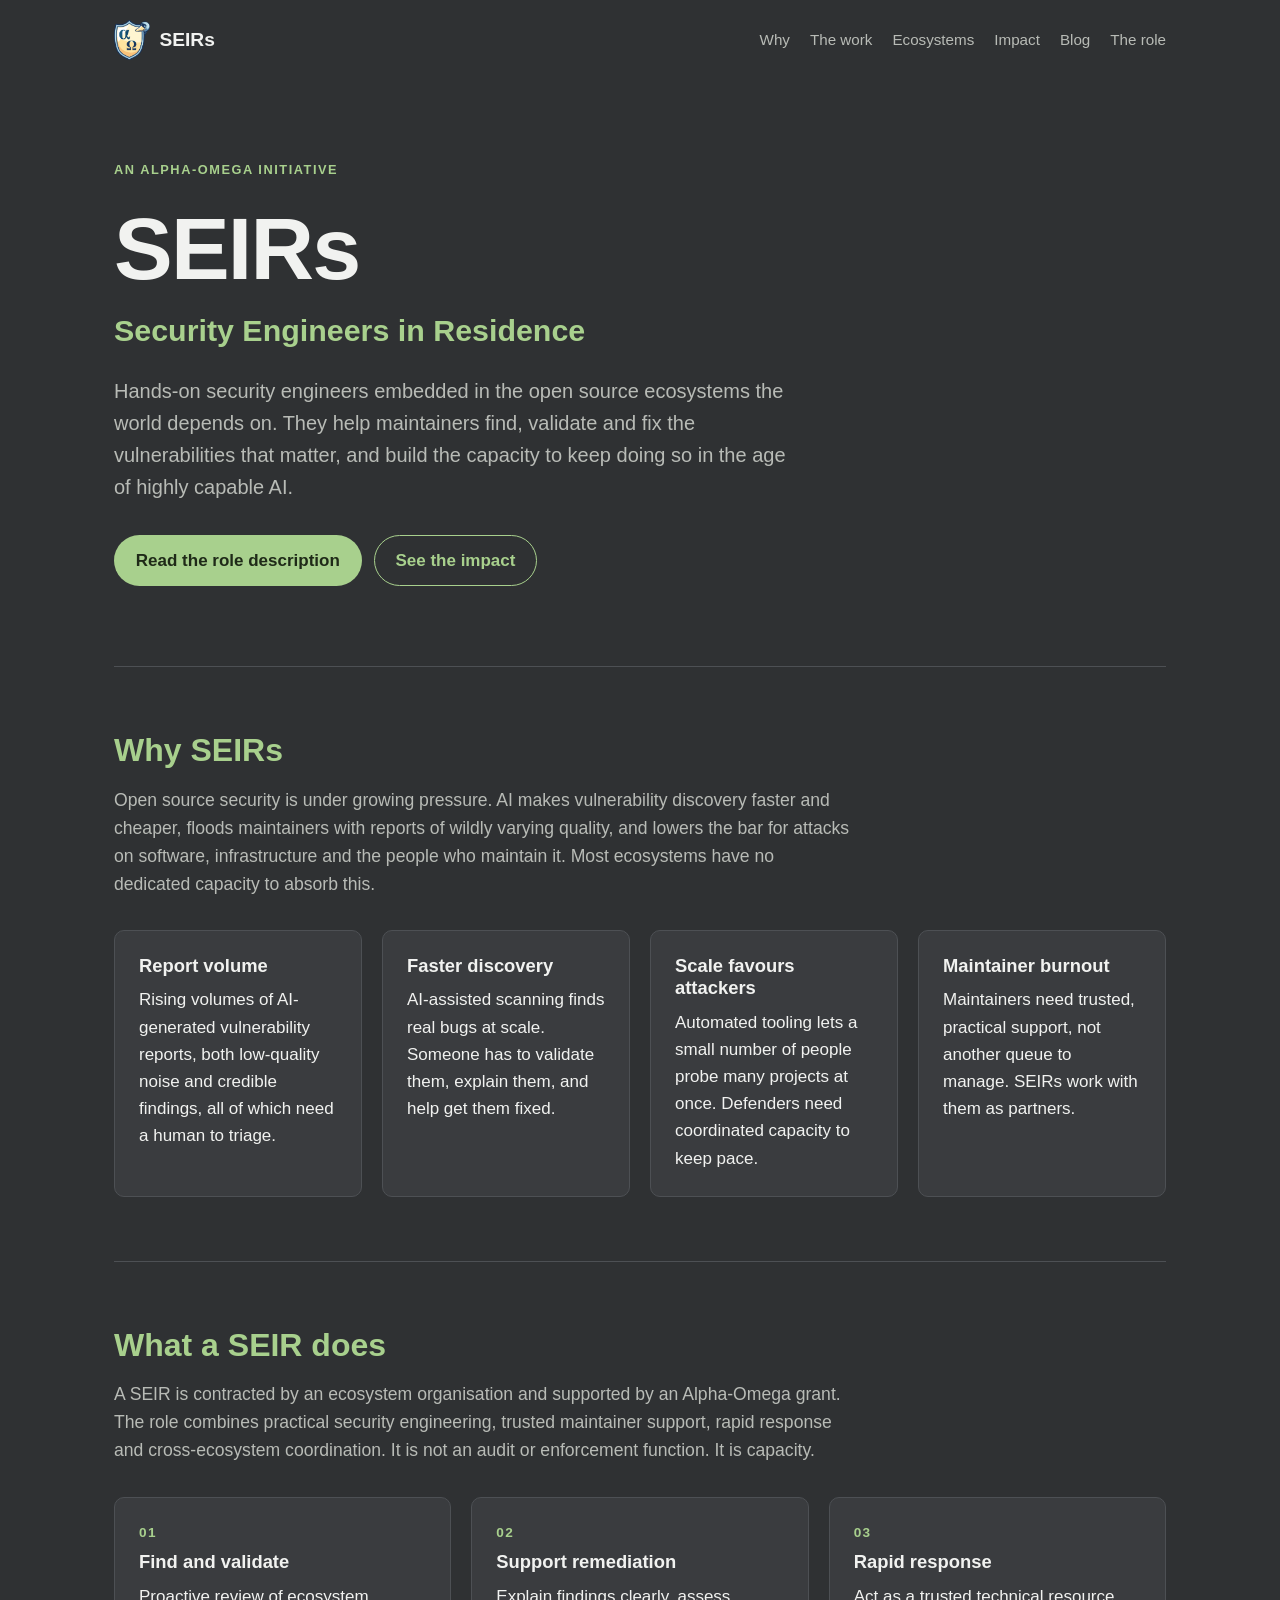
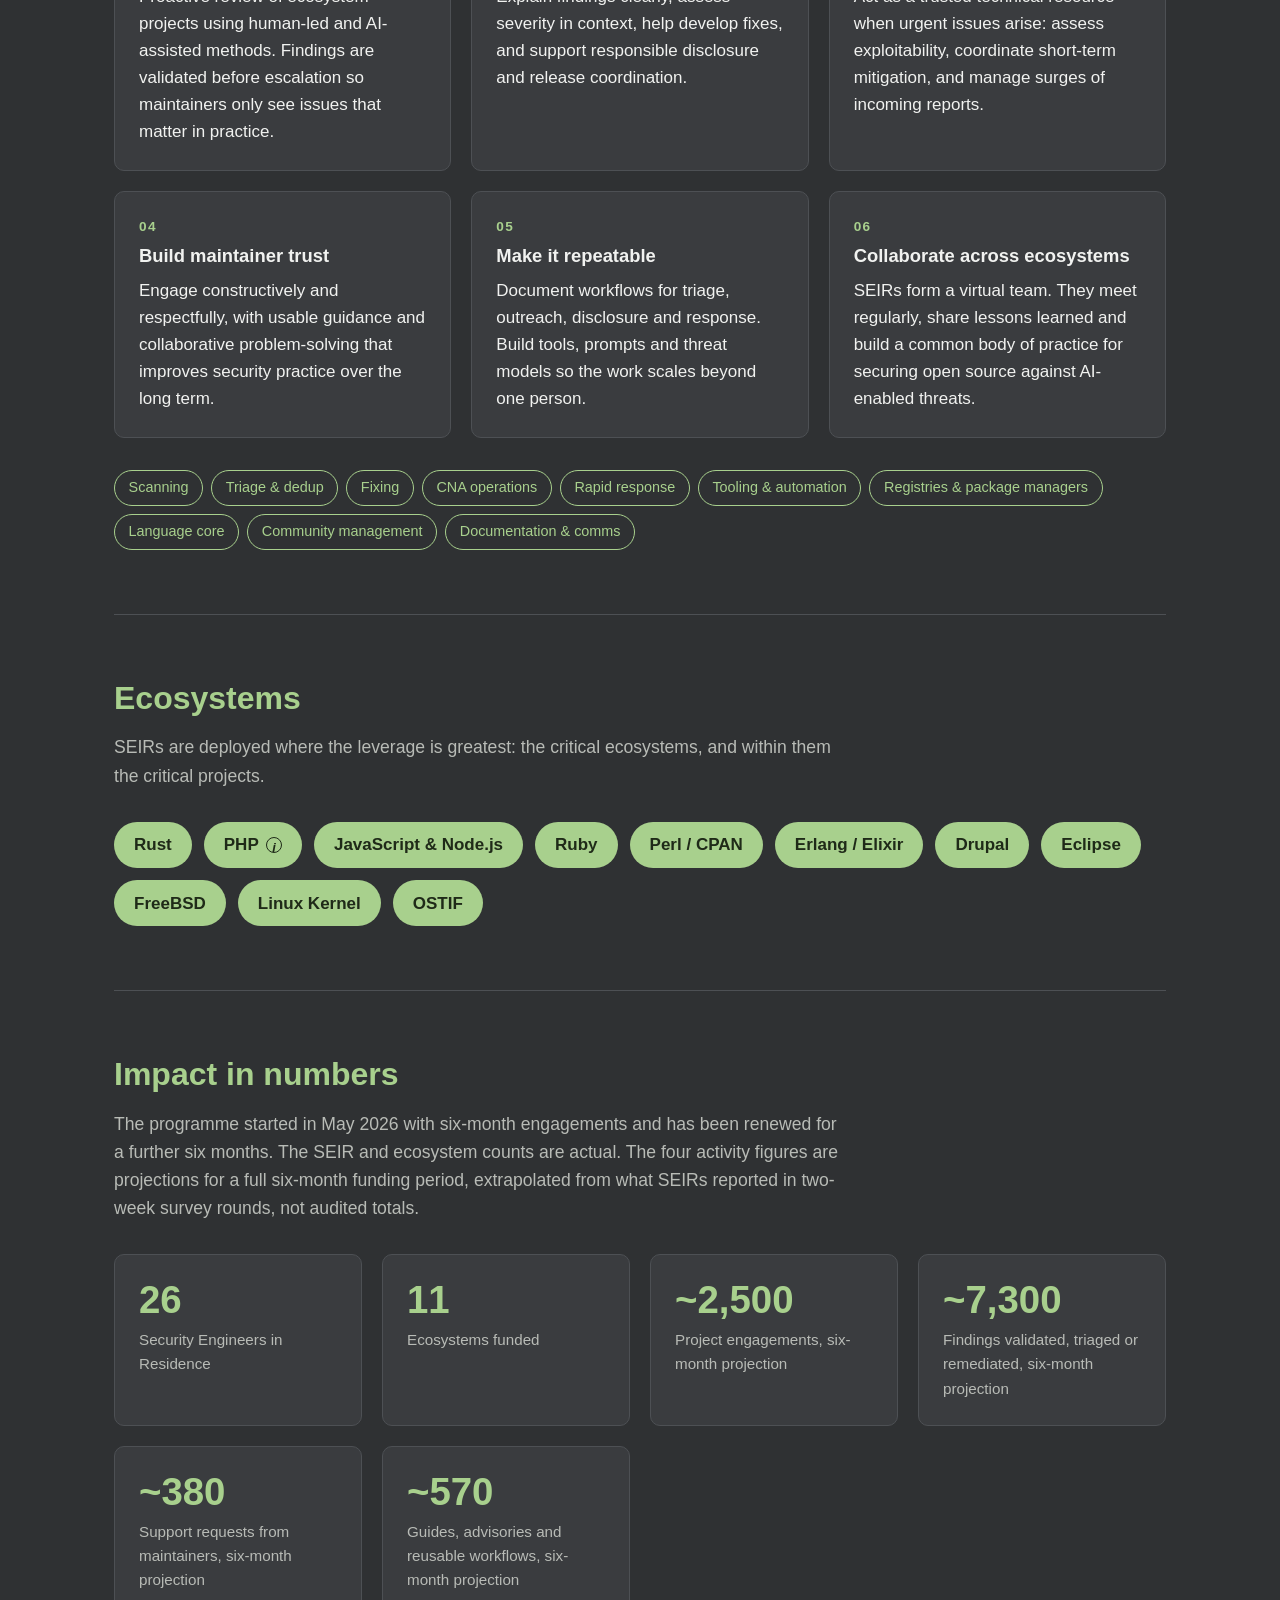
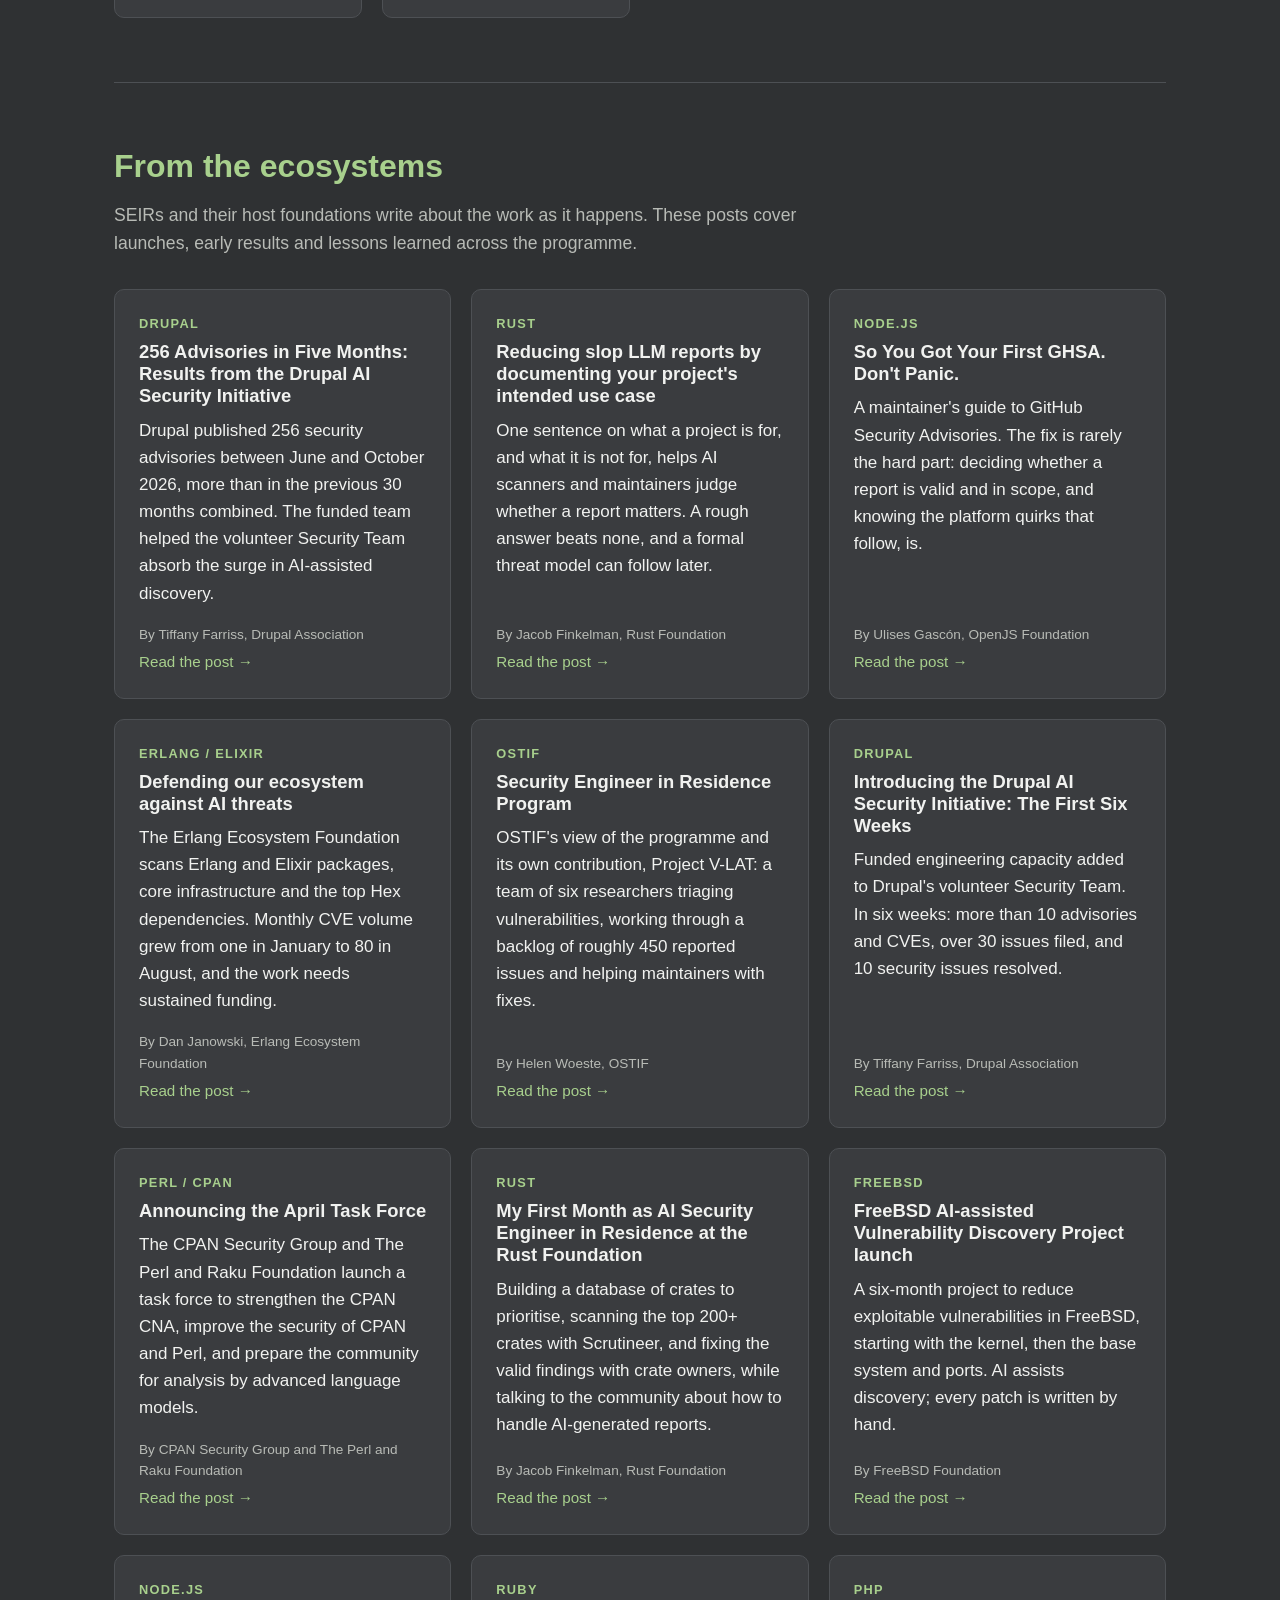
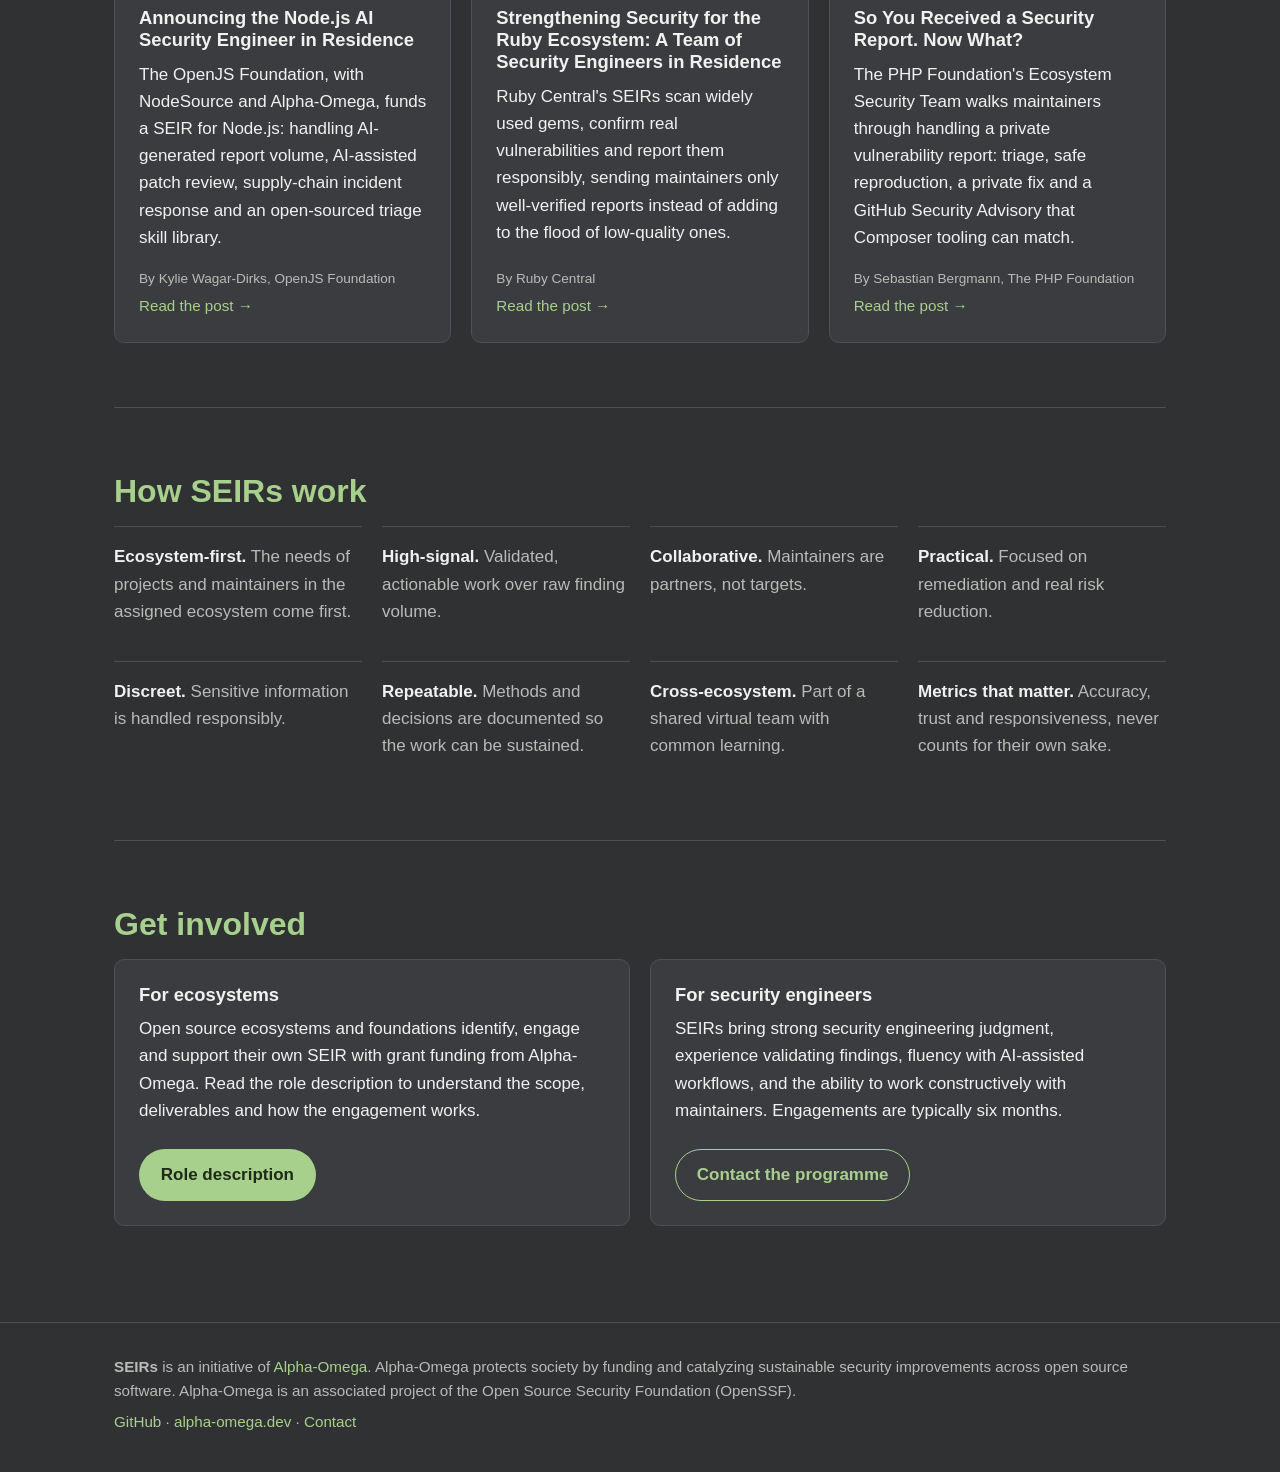
==== commit 9cbc46e8: "Ecosystem SEIR - PHP" ====
--- a/index.html
+++ b/index.html
@@ -125,7 +125,7 @@
     </p>
     <ul class="eco-list">
       <li>Rust</li>
-      <li>PHP</li>
+      <li class="eco-has-pop"><button type="button" class="eco-btn" popovertarget="seir-php" aria-haspopup="dialog">PHP</button></li>
       <li>JavaScript &amp; Node.js</li>
       <li>Ruby</li>
       <li>Perl / CPAN</li>
@@ -136,6 +136,21 @@
       <li>Linux Kernel</li>
       <li>OSTIF</li>
     </ul>
+
+    <div id="seir-php" class="pop" popover role="dialog" aria-labelledby="seir-php-name">
+      <button type="button" class="pop-close" popovertarget="seir-php" popovertargetaction="hide" aria-label="Close">&times;</button>
+      <p class="story-eco">PHP &middot; The PHP Foundation</p>
+      <h3 id="seir-php-name">Volker Dusch</h3>
+      <p class="pop-role">PHP Ecosystem Security Team Lead</p>
+      <p>Volker is one of the PHP 8.5 release managers and has attended or spoken at more than 100 PHP conferences over the last 20 years. He helped maintain PHPUnit, has worked on language RFCs, and builds PHP performance and monitoring tooling at Tideways.</p>
+      <p>Got anything we can help with? Get in touch!</p>
+      <ul class="pop-links">
+        <li><a href="#" data-contact data-show data-u="reklov" data-d="noitadnuof.phpeht">volker [at] thephp [dot] foundation</a></li>
+        <li><a href="https://phpc.social/@edorian" rel="me noopener">Mastodon</a></li>
+        <li><a href="https://www.linkedin.com/in/volker-dusch/" rel="noopener">LinkedIn</a></li>
+      </ul>
+      <a class="btn btn-ghost" href="https://thephp.foundation/blog/2026/05/18/announcing-ecosystem-security-team/#meet-volker">Read the announcement &rarr;</a>
+    </div>
   </section>
 
   <section id="impact" class="section">
@@ -259,10 +274,10 @@
       </article>
       <article class="card story">
         <p class="story-eco">PHP</p>
-        <h3><a href="https://thephp.foundation/blog/2026/05/18/announcing-ecosystem-security-team/">Announcing the Ecosystem Security Team at The PHP Foundation</a></h3>
-        <p>The PHP Foundation creates an Ecosystem Security Team to triage reports, disclose responsibly and build discovery and remediation tooling, led by a full-time SEIR for six months.</p>
-        <p class="story-by">By Elizabeth Barron, The PHP Foundation</p>
-        <p class="story-more"><a href="https://thephp.foundation/blog/2026/05/18/announcing-ecosystem-security-team/">Read the post &rarr;</a></p>
+        <h3><a href="https://thephp.foundation/blog/2026/08/19/so-you-received-a-security-report-now-what/">So You Received a Security Report. Now What?</a></h3>
+        <p>The PHP Foundation's Ecosystem Security Team walks maintainers through handling a private vulnerability report: triage, safe reproduction, a private fix and a GitHub Security Advisory that Composer tooling can match.</p>
+        <p class="story-by">By Sebastian Bergmann, The PHP Foundation</p>
+        <p class="story-more"><a href="https://thephp.foundation/blog/2026/08/19/so-you-received-a-security-report-now-what/">Read the post &rarr;</a></p>
       </article>
     </div>
   </section>
@@ -292,7 +307,7 @@
       <div class="card">
         <h3>For security engineers</h3>
         <p>SEIRs bring strong security engineering judgment, experience validating findings, fluency with AI-assisted workflows, and the ability to work constructively with maintainers. Engagements are typically six months.</p>
-        <a class="btn btn-ghost" href="#" data-contact data-u="okrim" data-d="ved.agemo-ahpla">Contact the programme</a>
+        <a class="btn btn-ghost" href="#" data-contact data-u="sries" data-d="ved.agemo-ahpla">Contact the programme</a>
       </div>
     </div>
   </section>
@@ -305,7 +320,7 @@
     <p>
       <a href="https://github.com/alpha-omega-security">GitHub</a> ·
       <a href="https://alpha-omega.dev">alpha-omega.dev</a> ·
-      <a href="#" data-contact data-u="okrim" data-d="ved.agemo-ahpla">Contact</a>
+      <a href="#" data-contact data-u="sries" data-d="ved.agemo-ahpla">Contact</a>
     </p>
   </div>
 </footer>
@@ -316,9 +331,10 @@
     var r = function (t) { return t.split('').reverse().join(''); };
     var addr = r(a.dataset.u) + '@' + r(a.dataset.d);
     a.href = 'mailto:' + addr;
+    if (a.hasAttribute('data-show')) a.textContent = addr;
     a.removeAttribute('data-u'); a.removeAttribute('data-d');
   });
 </script>
-<noscript><p class="footer-note">Contact: mirko [at] alpha-omega [dot] dev</p></noscript>
+<noscript><p class="footer-note">Contact: seirs [at] alpha-omega [dot] dev</p></noscript>
 </body>
 </html>
--- a/style.css
+++ b/style.css
@@ -97,6 +97,41 @@
   padding: 0.6rem 1.25rem; border-radius: 999px;
 }
 
+.eco-list li.eco-has-pop { background: none; padding: 0; }
+.eco-btn {
+  font: inherit; font-weight: 600; color: #1f2a18; background: var(--accent);
+  padding: 0.6rem 1.25rem; border: 0; border-radius: 999px; cursor: pointer;
+  display: inline-flex; align-items: center; gap: 0.45rem;
+  transition: background 0.15s, box-shadow 0.15s;
+}
+.eco-btn::after {
+  content: "i"; display: inline-grid; place-items: center;
+  width: 1.1em; height: 1.1em; border-radius: 50%;
+  border: 1.5px solid currentColor; font-size: 0.75em; font-weight: 700; font-style: italic;
+}
+.eco-btn:hover { background: var(--accent-strong); }
+.eco-btn:focus-visible { outline: none; box-shadow: 0 0 0 3px var(--bg), 0 0 0 5px var(--accent-strong); }
+
+/* Popover */
+.pop {
+  width: min(32rem, calc(100vw - 2rem)); max-height: calc(100vh - 2rem); overflow: auto;
+  margin: auto; padding: 1.75rem; color: var(--text); background: var(--bg-elev);
+  border: 1px solid var(--line); border-radius: var(--radius);
+  box-shadow: 0 24px 64px rgba(0, 0, 0, 0.5);
+}
+.pop::backdrop { background: rgba(0, 0, 0, 0.5); }
+.pop h3 { font-size: 1.5rem; margin-bottom: 0.2rem; padding-right: 2rem; }
+.pop p { color: var(--text-muted); }
+.pop .pop-role { color: var(--accent); font-weight: 600; font-size: 0.95rem; }
+.pop-close {
+  position: absolute; top: 0.75rem; right: 0.75rem; width: 2.25rem; height: 2.25rem;
+  font: inherit; font-size: 1.5rem; line-height: 1; color: var(--text-muted);
+  background: none; border: 0; border-radius: 50%; cursor: pointer;
+}
+.pop-close:hover { color: var(--text); background: var(--bg-elev-2); }
+.pop-links { list-style: none; padding: 0; margin: 0 0 1.25rem; display: flex; flex-wrap: wrap; gap: 0.5rem 1.25rem; }
+.pop .btn { margin-top: 0; }
+
 /* Stats */
 .stats { display: grid; gap: 1.25rem; grid-template-columns: repeat(auto-fit, minmax(200px, 1fr)); }
 .stat { background: var(--bg-elev); border: 1px solid var(--line); border-radius: var(--radius); padding: 1.5rem; }
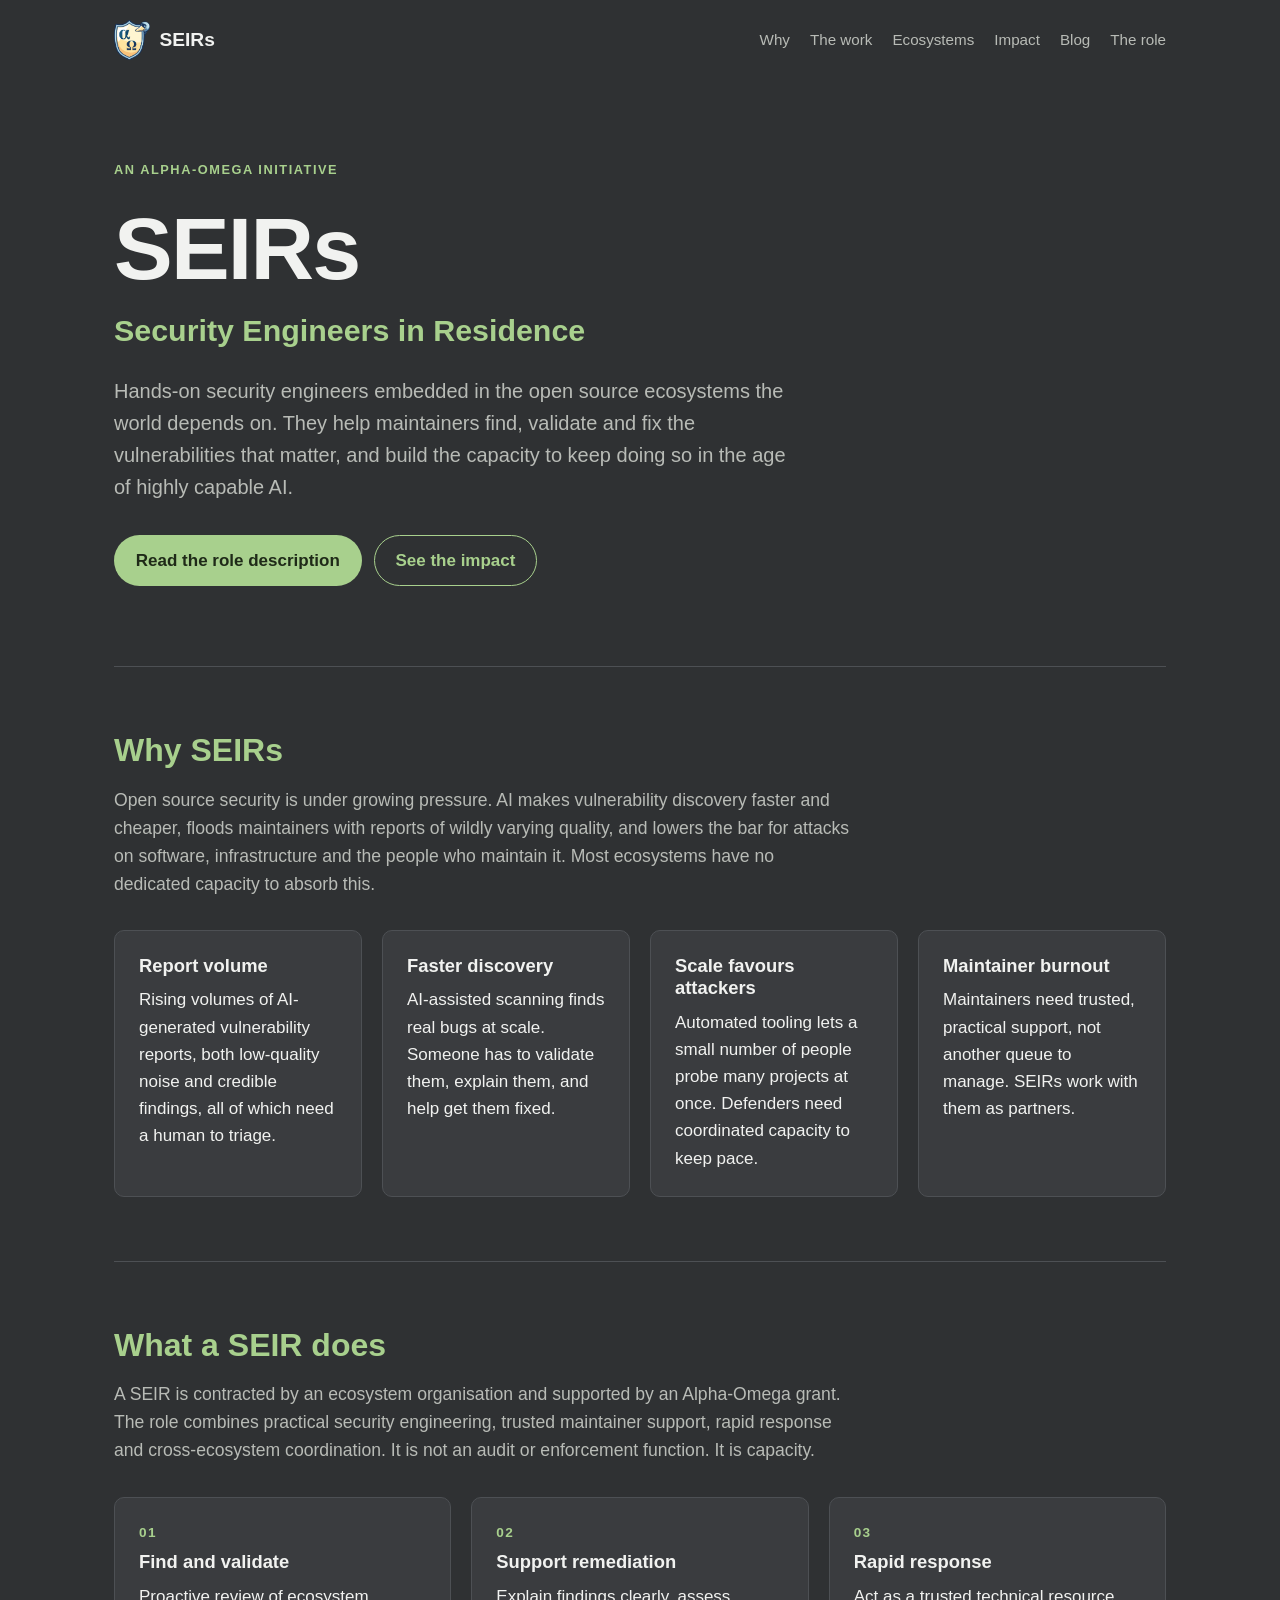
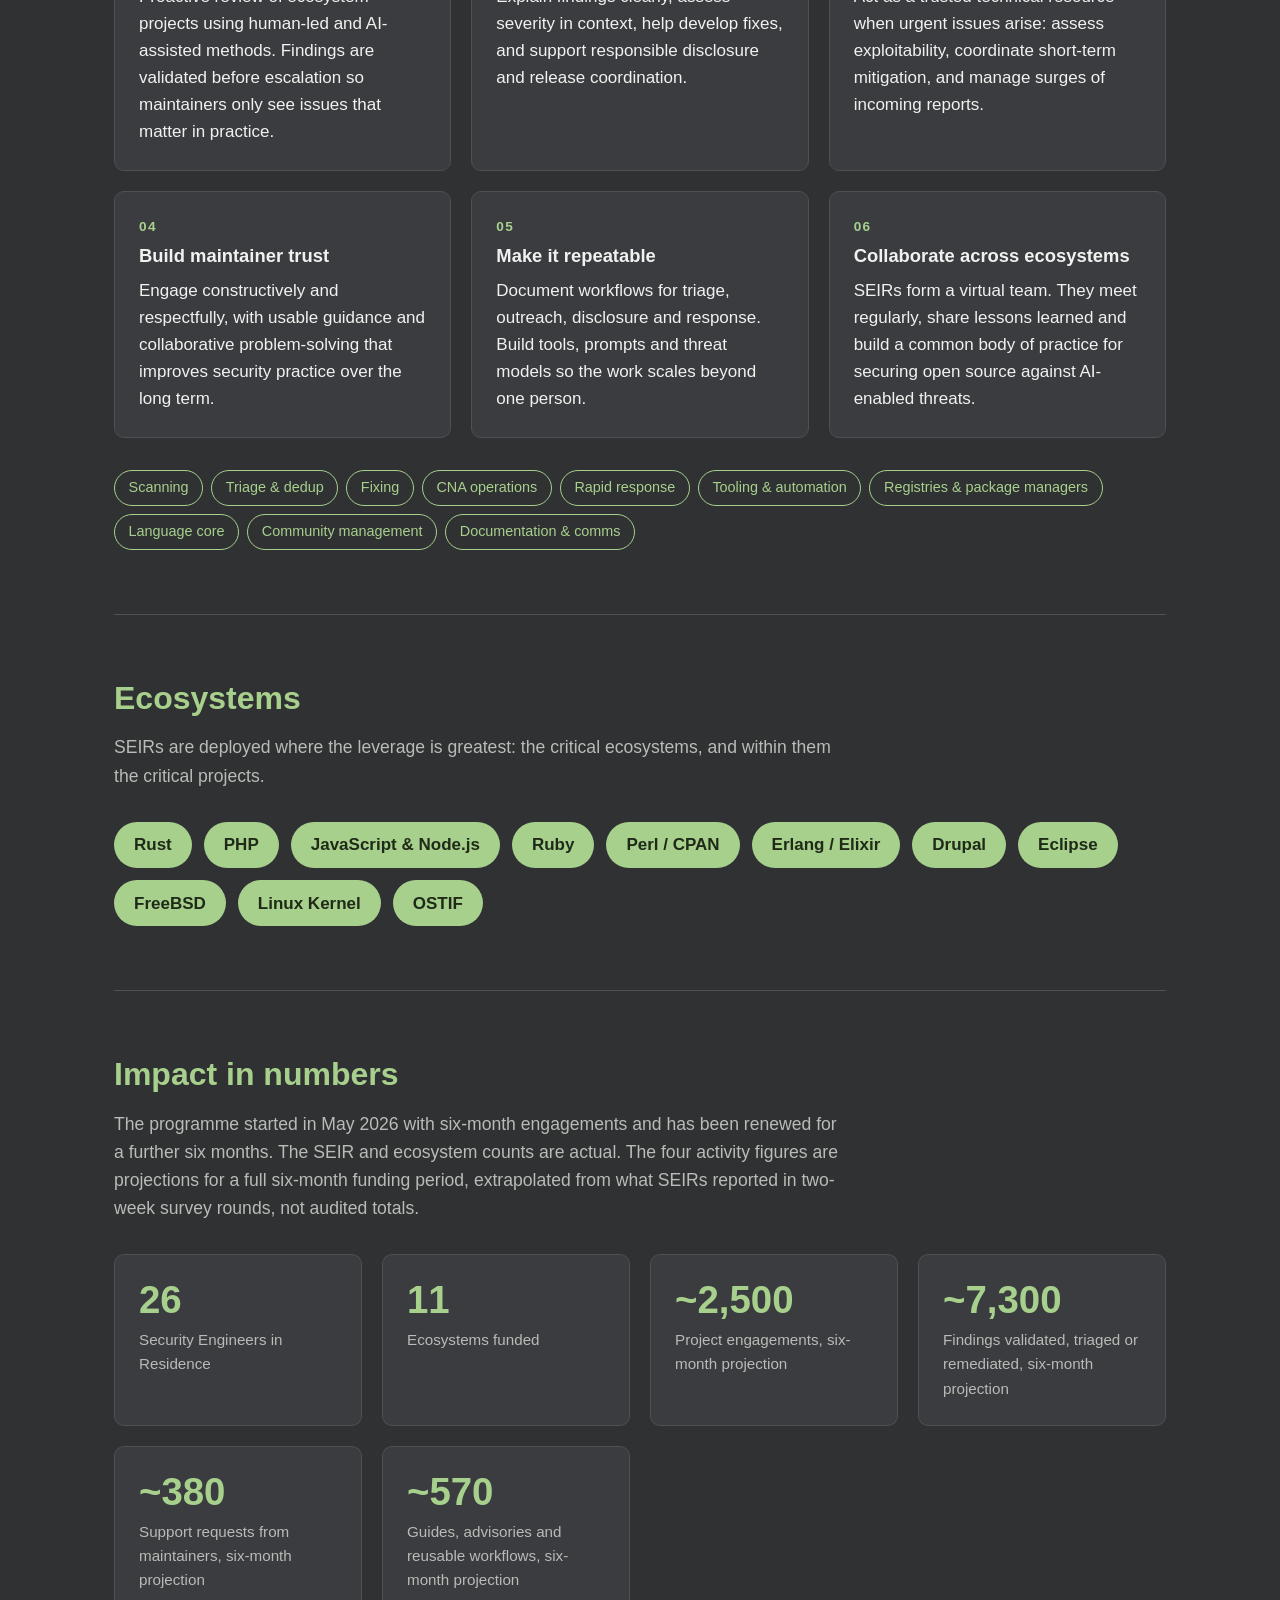
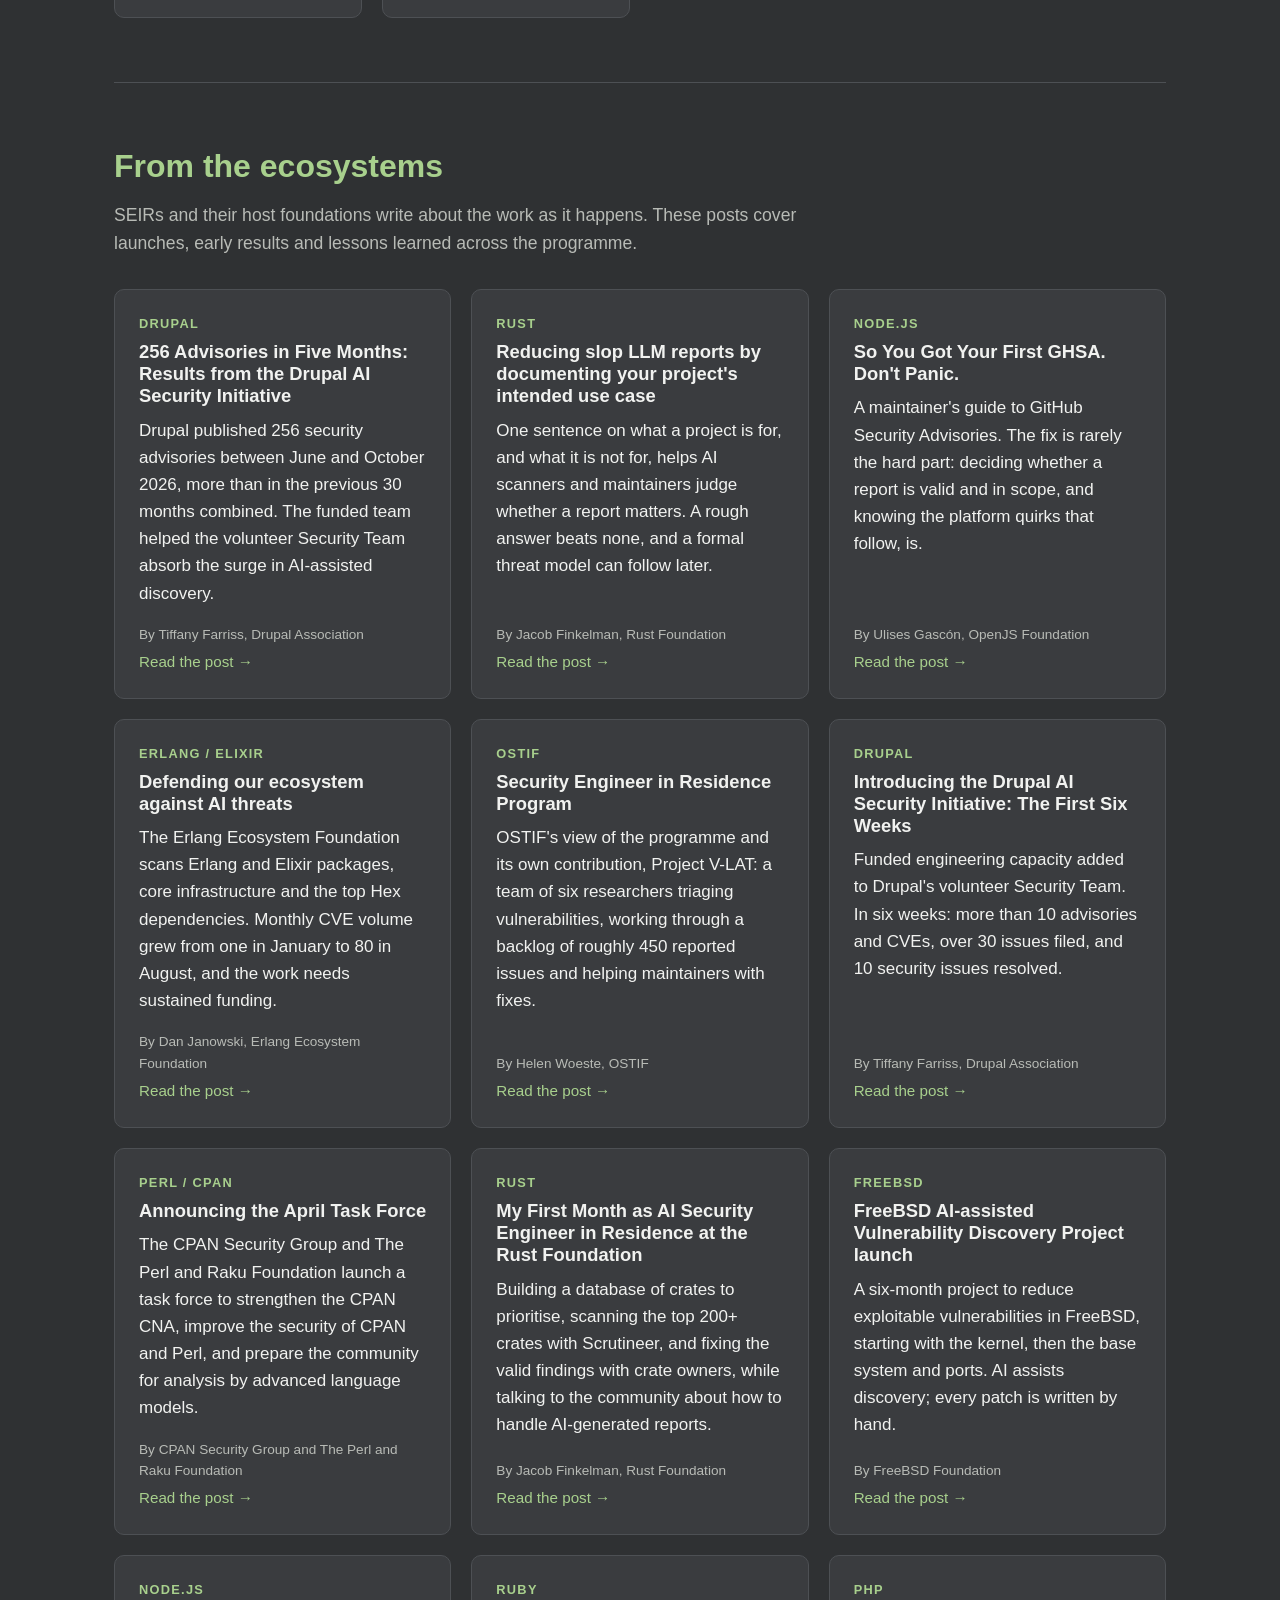
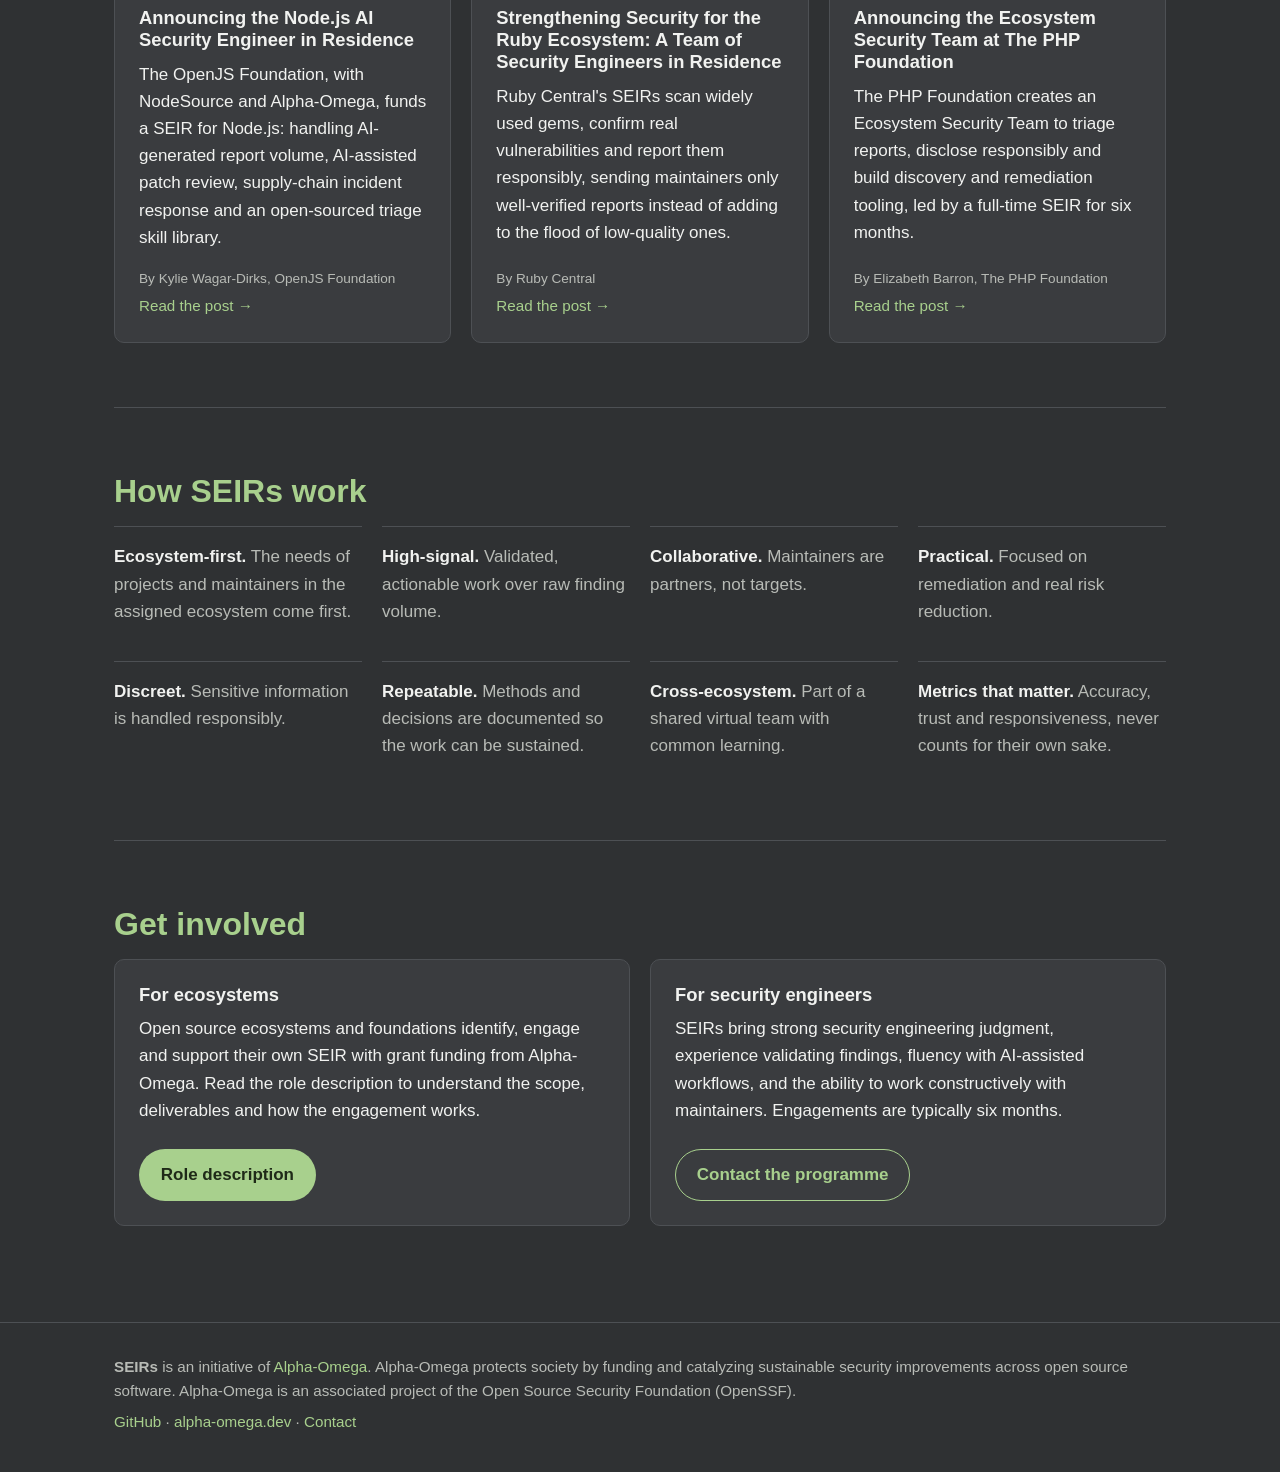
==== commit b6195e77: "Merge pull request #2 from oalders/share-card-and-favicons Add a social share card and PNG favicon f" ====
--- a/index.html
+++ b/index.html
@@ -8,7 +8,16 @@
   <meta property="og:title" content="SEIRs — Security Engineers in Residence">
   <meta property="og:description" content="Hands-on security capacity, embedded in open source ecosystems. An Alpha-Omega initiative.">
   <meta property="og:type" content="website">
-  <link rel="icon" href="favicon.svg" type="image/svg+xml">
+  <meta property="og:url" content="https://www.seirs.dev/">
+  <meta property="og:site_name" content="SEIRs">
+  <meta property="og:image" content="https://www.seirs.dev/og-card.png">
+  <meta property="og:image:width" content="1200">
+  <meta property="og:image:height" content="630">
+  <meta property="og:image:alt" content="SEIRs: Security Engineers in Residence. An Alpha-Omega initiative.">
+  <meta name="twitter:card" content="summary_large_image">
+  <link rel="icon" href="favicon-32.png" type="image/png" sizes="32x32">
+  <link rel="icon" href="favicon.svg" type="image/svg+xml" sizes="any">
+  <link rel="apple-touch-icon" href="apple-touch-icon.png">
   <link rel="stylesheet" href="style.css">
 </head>
 <body>
@@ -125,7 +134,7 @@
     </p>
     <ul class="eco-list">
       <li>Rust</li>
-      <li class="eco-has-pop"><button type="button" class="eco-btn" popovertarget="seir-php" aria-haspopup="dialog">PHP</button></li>
+      <li>PHP</li>
       <li>JavaScript &amp; Node.js</li>
       <li>Ruby</li>
       <li>Perl / CPAN</li>
@@ -136,21 +145,6 @@
       <li>Linux Kernel</li>
       <li>OSTIF</li>
     </ul>
-
-    <div id="seir-php" class="pop" popover role="dialog" aria-labelledby="seir-php-name">
-      <button type="button" class="pop-close" popovertarget="seir-php" popovertargetaction="hide" aria-label="Close">&times;</button>
-      <p class="story-eco">PHP &middot; The PHP Foundation</p>
-      <h3 id="seir-php-name">Volker Dusch</h3>
-      <p class="pop-role">PHP Ecosystem Security Team Lead</p>
-      <p>Volker is one of the PHP 8.5 release managers and has attended or spoken at more than 100 PHP conferences over the last 20 years. He helped maintain PHPUnit, has worked on language RFCs, and builds PHP performance and monitoring tooling at Tideways.</p>
-      <p>Got anything we can help with? Get in touch!</p>
-      <ul class="pop-links">
-        <li><a href="#" data-contact data-show data-u="reklov" data-d="noitadnuof.phpeht">volker [at] thephp [dot] foundation</a></li>
-        <li><a href="https://phpc.social/@edorian" rel="me noopener">Mastodon</a></li>
-        <li><a href="https://www.linkedin.com/in/volker-dusch/" rel="noopener">LinkedIn</a></li>
-      </ul>
-      <a class="btn btn-ghost" href="https://thephp.foundation/blog/2026/05/18/announcing-ecosystem-security-team/#meet-volker">Read the announcement &rarr;</a>
-    </div>
   </section>
 
   <section id="impact" class="section">
@@ -274,10 +268,10 @@
       </article>
       <article class="card story">
         <p class="story-eco">PHP</p>
-        <h3><a href="https://thephp.foundation/blog/2026/08/19/so-you-received-a-security-report-now-what/">So You Received a Security Report. Now What?</a></h3>
-        <p>The PHP Foundation's Ecosystem Security Team walks maintainers through handling a private vulnerability report: triage, safe reproduction, a private fix and a GitHub Security Advisory that Composer tooling can match.</p>
-        <p class="story-by">By Sebastian Bergmann, The PHP Foundation</p>
-        <p class="story-more"><a href="https://thephp.foundation/blog/2026/08/19/so-you-received-a-security-report-now-what/">Read the post &rarr;</a></p>
+        <h3><a href="https://thephp.foundation/blog/2026/05/18/announcing-ecosystem-security-team/">Announcing the Ecosystem Security Team at The PHP Foundation</a></h3>
+        <p>The PHP Foundation creates an Ecosystem Security Team to triage reports, disclose responsibly and build discovery and remediation tooling, led by a full-time SEIR for six months.</p>
+        <p class="story-by">By Elizabeth Barron, The PHP Foundation</p>
+        <p class="story-more"><a href="https://thephp.foundation/blog/2026/05/18/announcing-ecosystem-security-team/">Read the post &rarr;</a></p>
       </article>
     </div>
   </section>
@@ -331,7 +325,6 @@
     var r = function (t) { return t.split('').reverse().join(''); };
     var addr = r(a.dataset.u) + '@' + r(a.dataset.d);
     a.href = 'mailto:' + addr;
-    if (a.hasAttribute('data-show')) a.textContent = addr;
     a.removeAttribute('data-u'); a.removeAttribute('data-d');
   });
 </script>
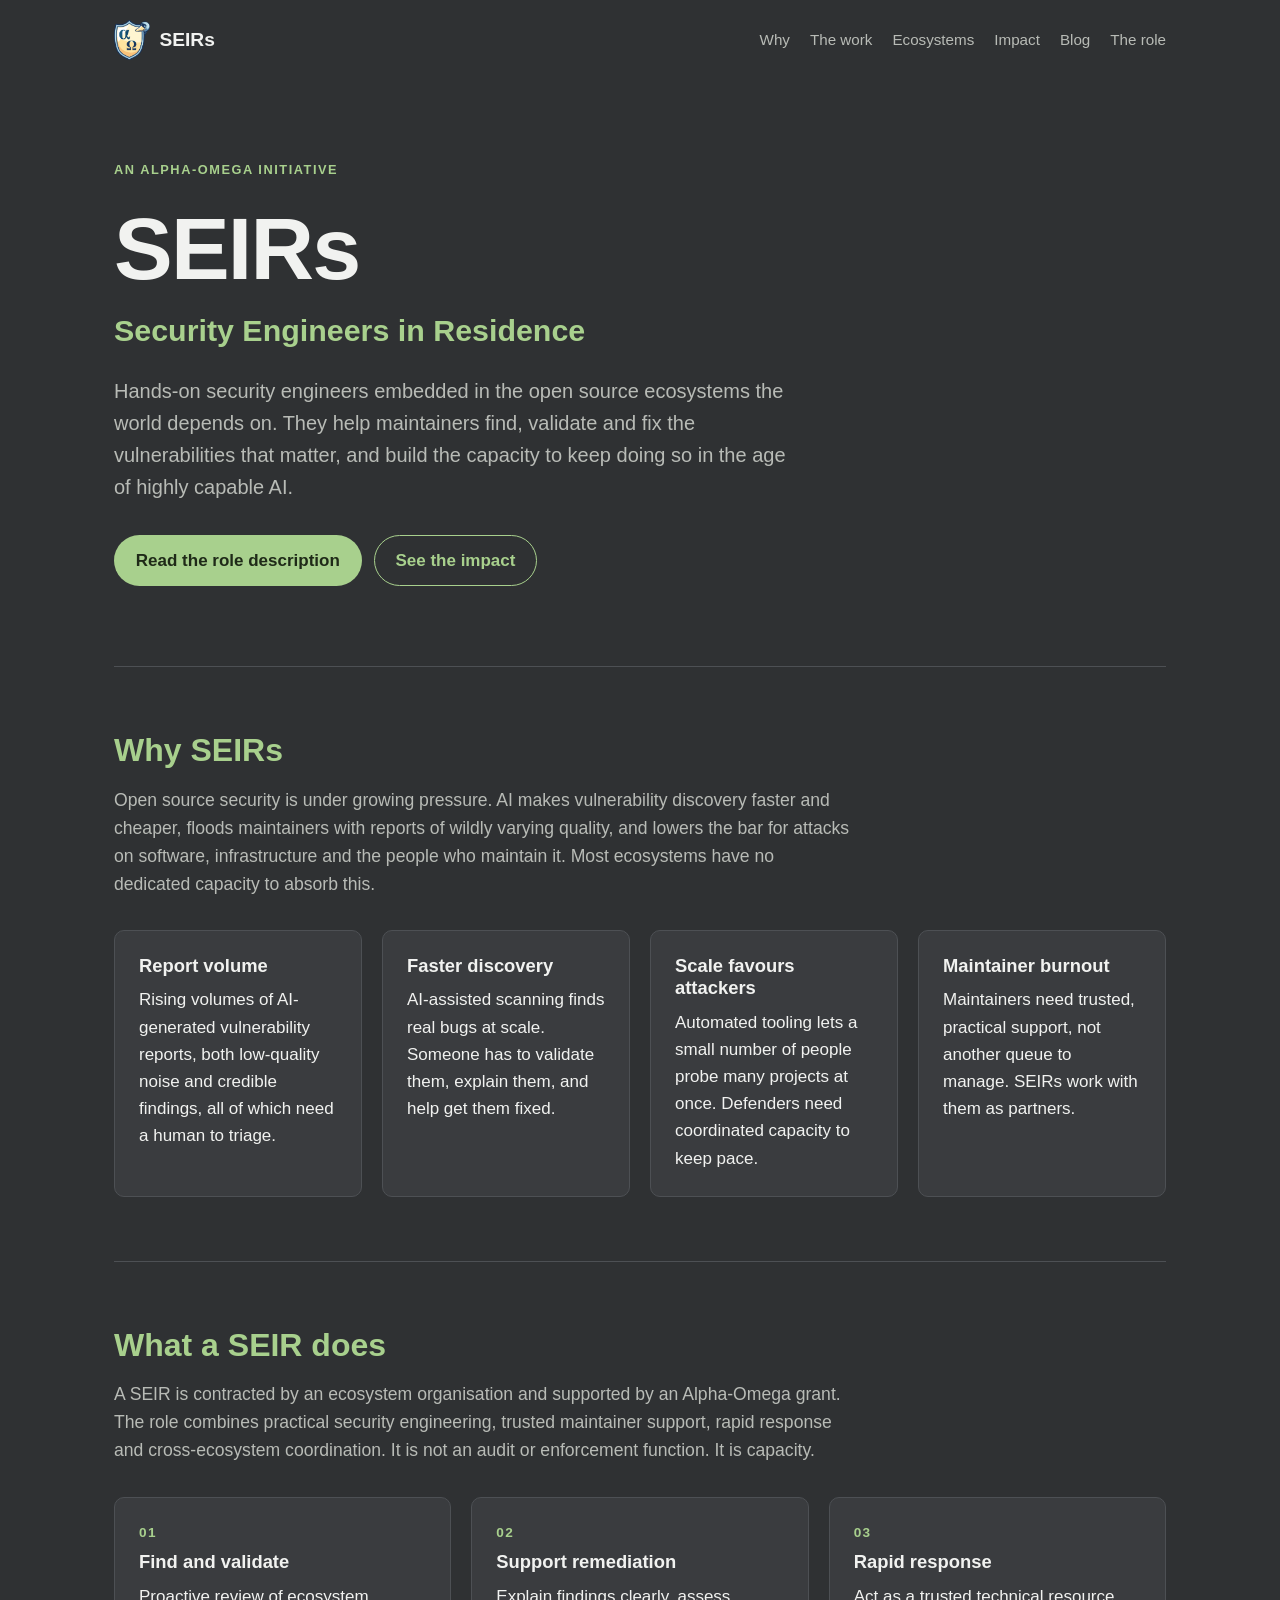
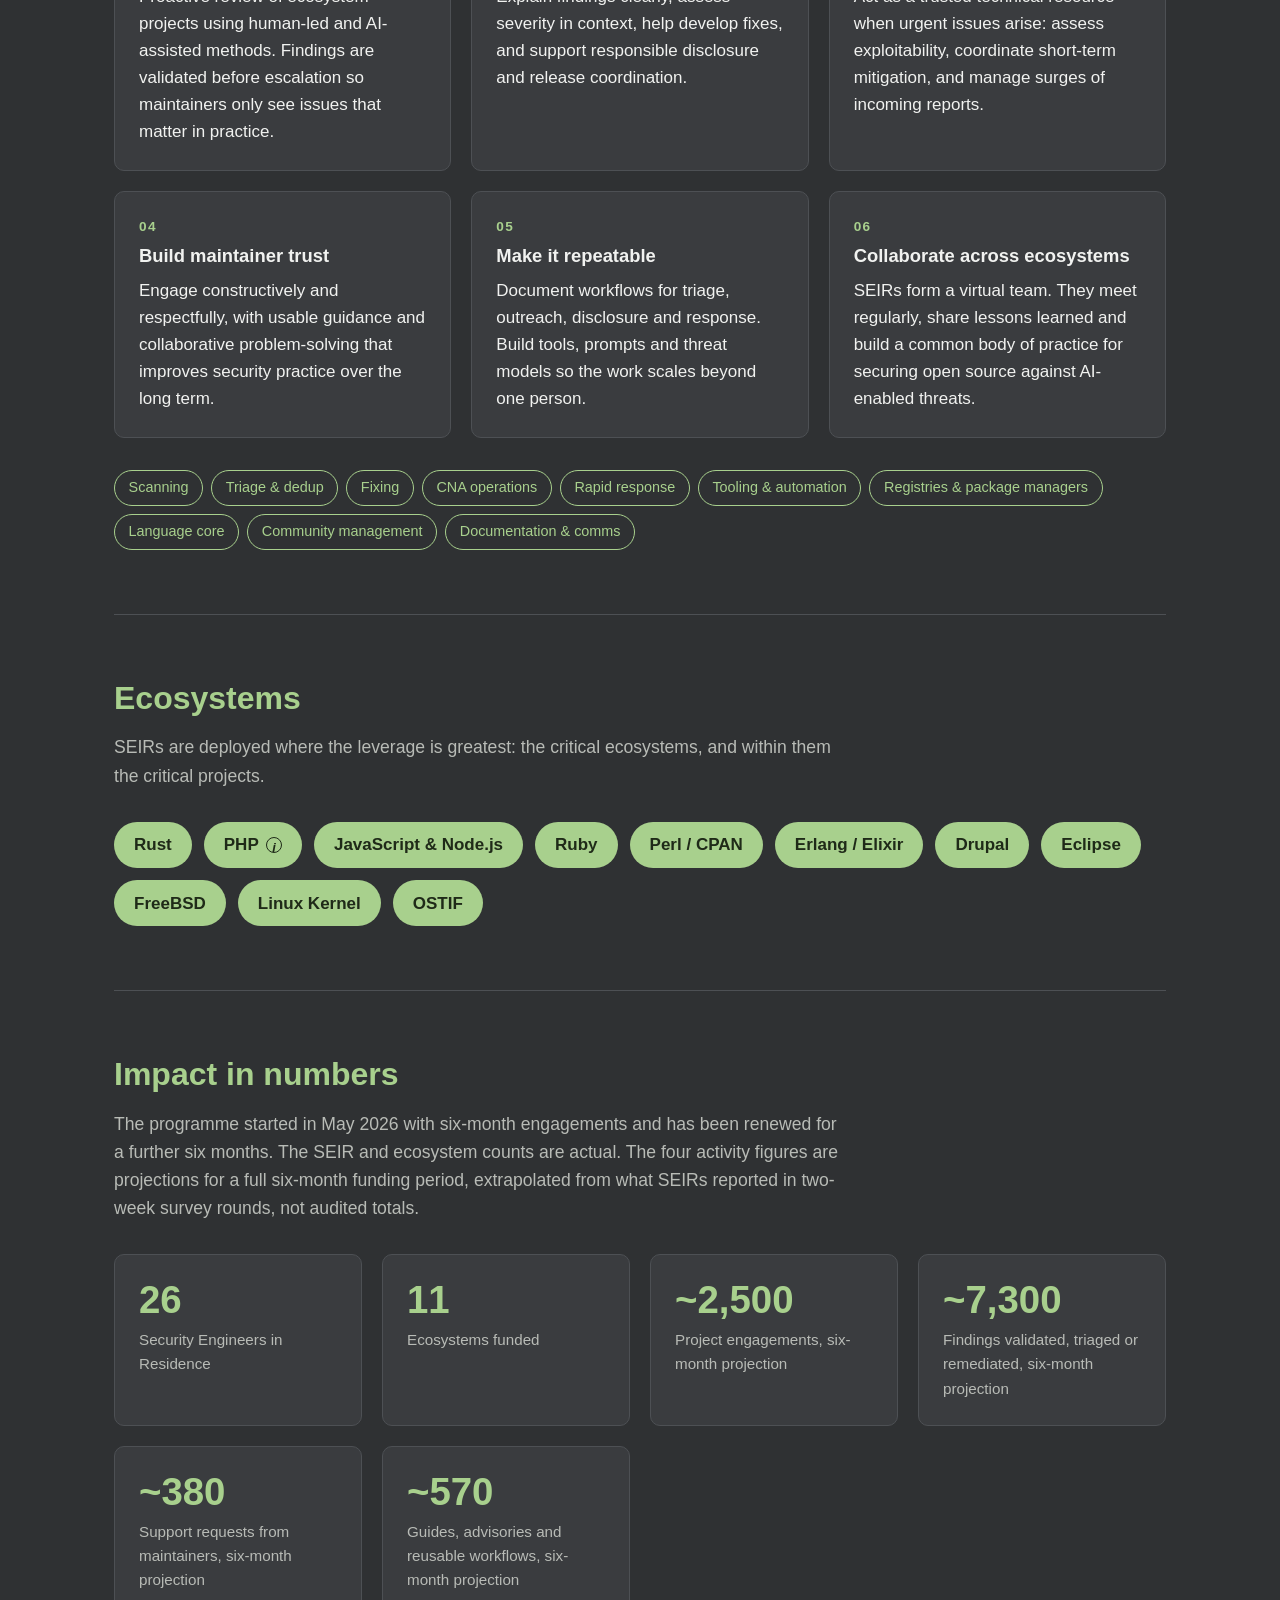
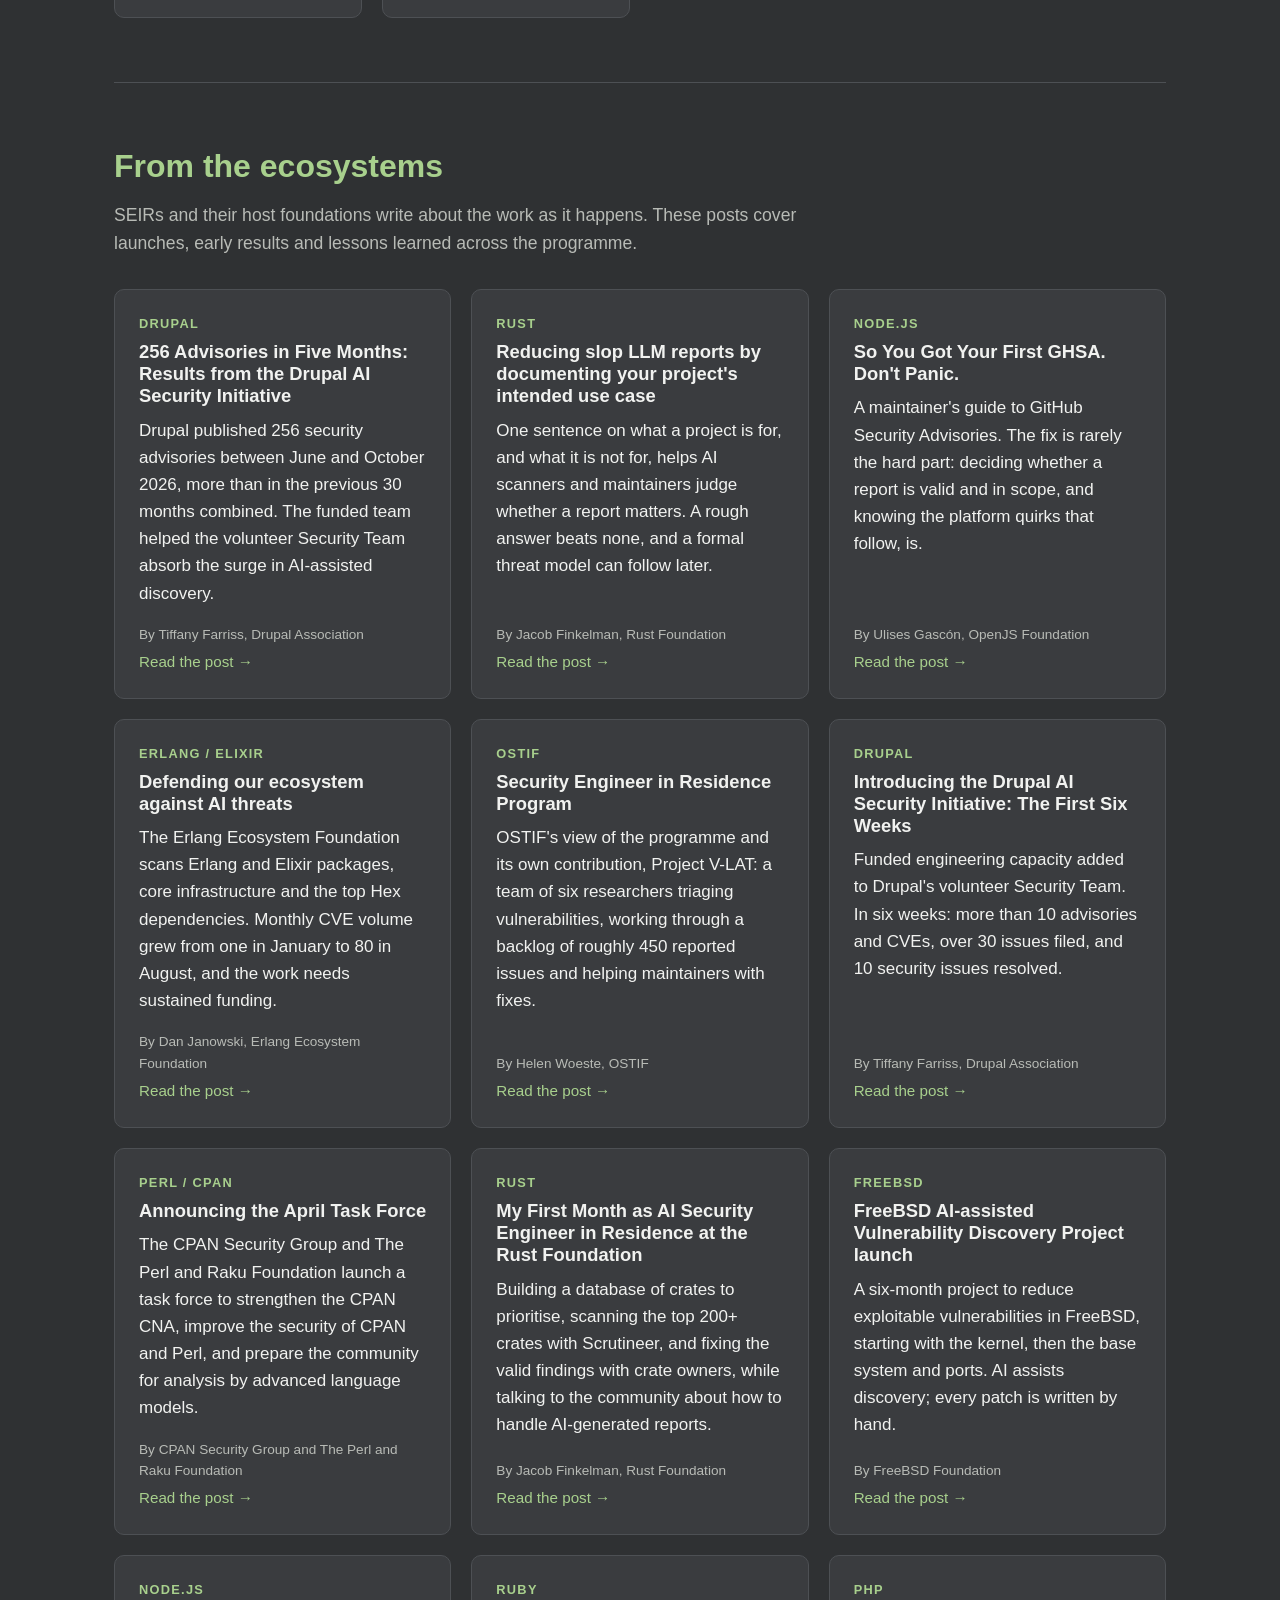
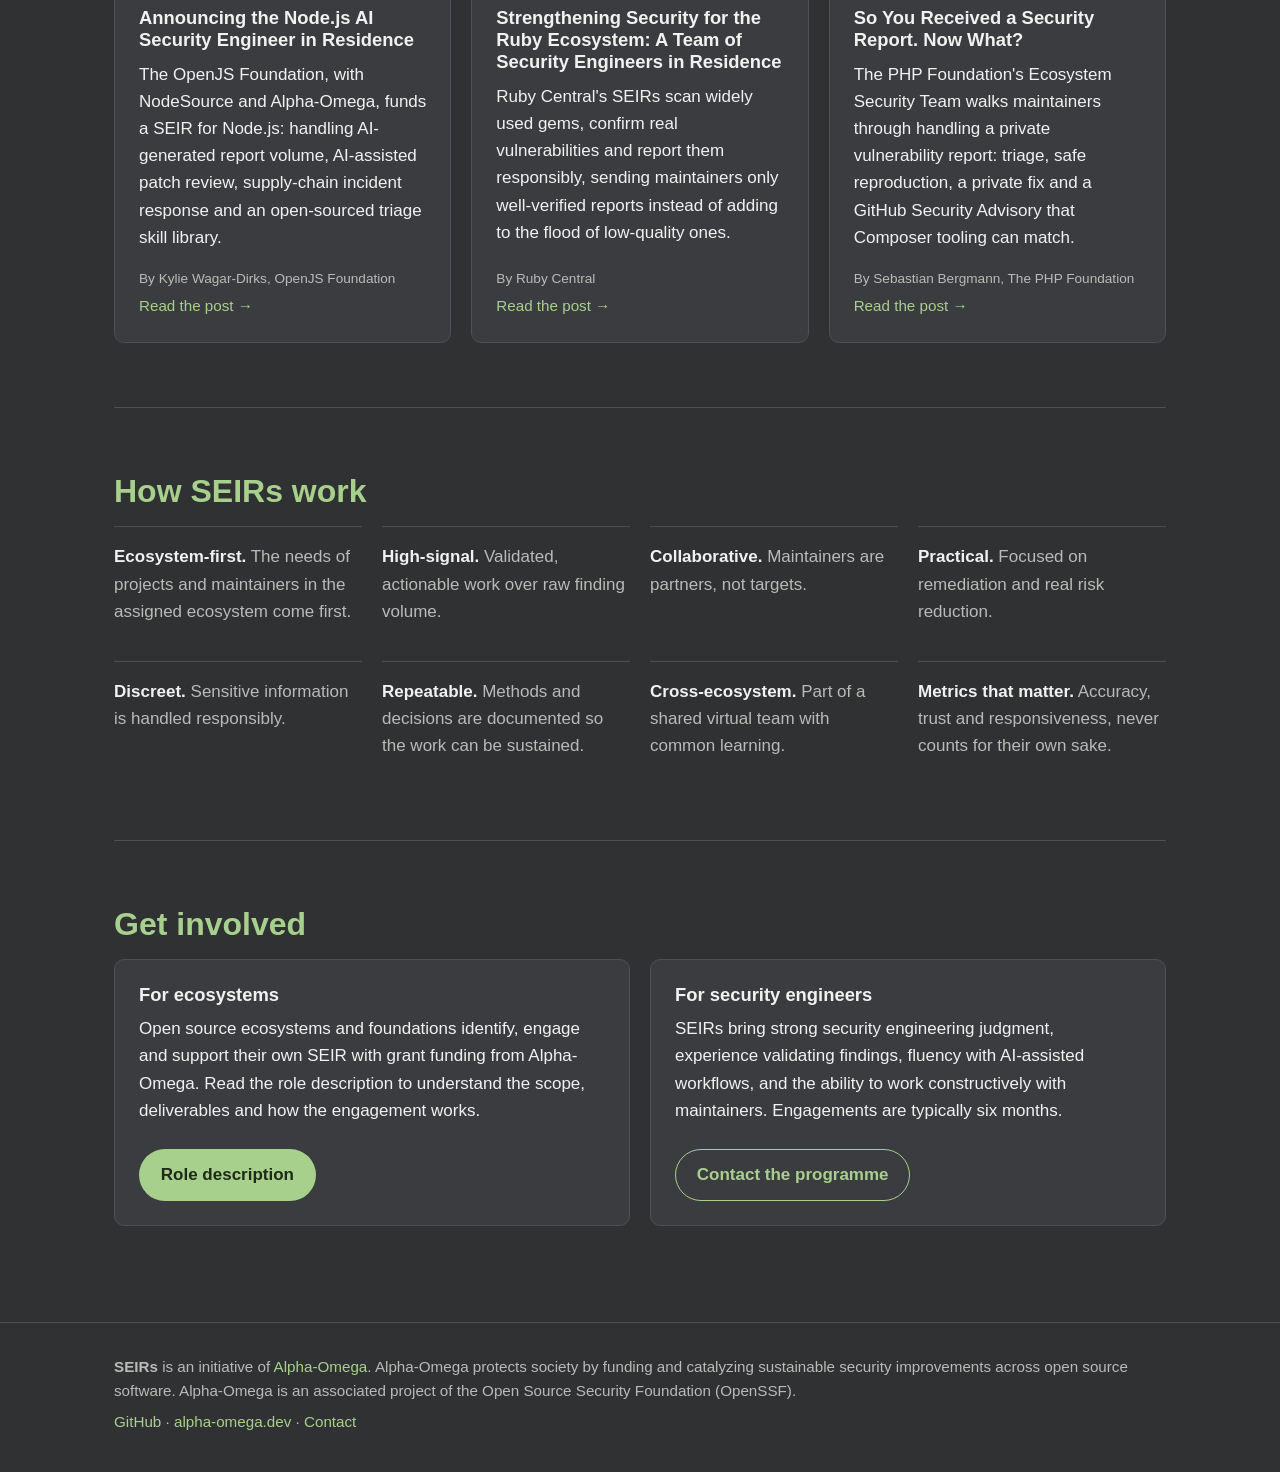
==== commit 73130d38: "Merge 9cbc46e82a6876edfd35ba8a6965b8c35b019c65 into b6195e7774f3433758388274074da6be9fa79794" ====
--- a/index.html
+++ b/index.html
@@ -134,7 +134,7 @@
     </p>
     <ul class="eco-list">
       <li>Rust</li>
-      <li>PHP</li>
+      <li class="eco-has-pop"><button type="button" class="eco-btn" popovertarget="seir-php" aria-haspopup="dialog">PHP</button></li>
       <li>JavaScript &amp; Node.js</li>
       <li>Ruby</li>
       <li>Perl / CPAN</li>
@@ -145,6 +145,21 @@
       <li>Linux Kernel</li>
       <li>OSTIF</li>
     </ul>
+
+    <div id="seir-php" class="pop" popover role="dialog" aria-labelledby="seir-php-name">
+      <button type="button" class="pop-close" popovertarget="seir-php" popovertargetaction="hide" aria-label="Close">&times;</button>
+      <p class="story-eco">PHP &middot; The PHP Foundation</p>
+      <h3 id="seir-php-name">Volker Dusch</h3>
+      <p class="pop-role">PHP Ecosystem Security Team Lead</p>
+      <p>Volker is one of the PHP 8.5 release managers and has attended or spoken at more than 100 PHP conferences over the last 20 years. He helped maintain PHPUnit, has worked on language RFCs, and builds PHP performance and monitoring tooling at Tideways.</p>
+      <p>Got anything we can help with? Get in touch!</p>
+      <ul class="pop-links">
+        <li><a href="#" data-contact data-show data-u="reklov" data-d="noitadnuof.phpeht">volker [at] thephp [dot] foundation</a></li>
+        <li><a href="https://phpc.social/@edorian" rel="me noopener">Mastodon</a></li>
+        <li><a href="https://www.linkedin.com/in/volker-dusch/" rel="noopener">LinkedIn</a></li>
+      </ul>
+      <a class="btn btn-ghost" href="https://thephp.foundation/blog/2026/05/18/announcing-ecosystem-security-team/#meet-volker">Read the announcement &rarr;</a>
+    </div>
   </section>
 
   <section id="impact" class="section">
@@ -268,10 +283,10 @@
       </article>
       <article class="card story">
         <p class="story-eco">PHP</p>
-        <h3><a href="https://thephp.foundation/blog/2026/05/18/announcing-ecosystem-security-team/">Announcing the Ecosystem Security Team at The PHP Foundation</a></h3>
-        <p>The PHP Foundation creates an Ecosystem Security Team to triage reports, disclose responsibly and build discovery and remediation tooling, led by a full-time SEIR for six months.</p>
-        <p class="story-by">By Elizabeth Barron, The PHP Foundation</p>
-        <p class="story-more"><a href="https://thephp.foundation/blog/2026/05/18/announcing-ecosystem-security-team/">Read the post &rarr;</a></p>
+        <h3><a href="https://thephp.foundation/blog/2026/08/19/so-you-received-a-security-report-now-what/">So You Received a Security Report. Now What?</a></h3>
+        <p>The PHP Foundation's Ecosystem Security Team walks maintainers through handling a private vulnerability report: triage, safe reproduction, a private fix and a GitHub Security Advisory that Composer tooling can match.</p>
+        <p class="story-by">By Sebastian Bergmann, The PHP Foundation</p>
+        <p class="story-more"><a href="https://thephp.foundation/blog/2026/08/19/so-you-received-a-security-report-now-what/">Read the post &rarr;</a></p>
       </article>
     </div>
   </section>
@@ -325,6 +340,7 @@
     var r = function (t) { return t.split('').reverse().join(''); };
     var addr = r(a.dataset.u) + '@' + r(a.dataset.d);
     a.href = 'mailto:' + addr;
+    if (a.hasAttribute('data-show')) a.textContent = addr;
     a.removeAttribute('data-u'); a.removeAttribute('data-d');
   });
 </script>
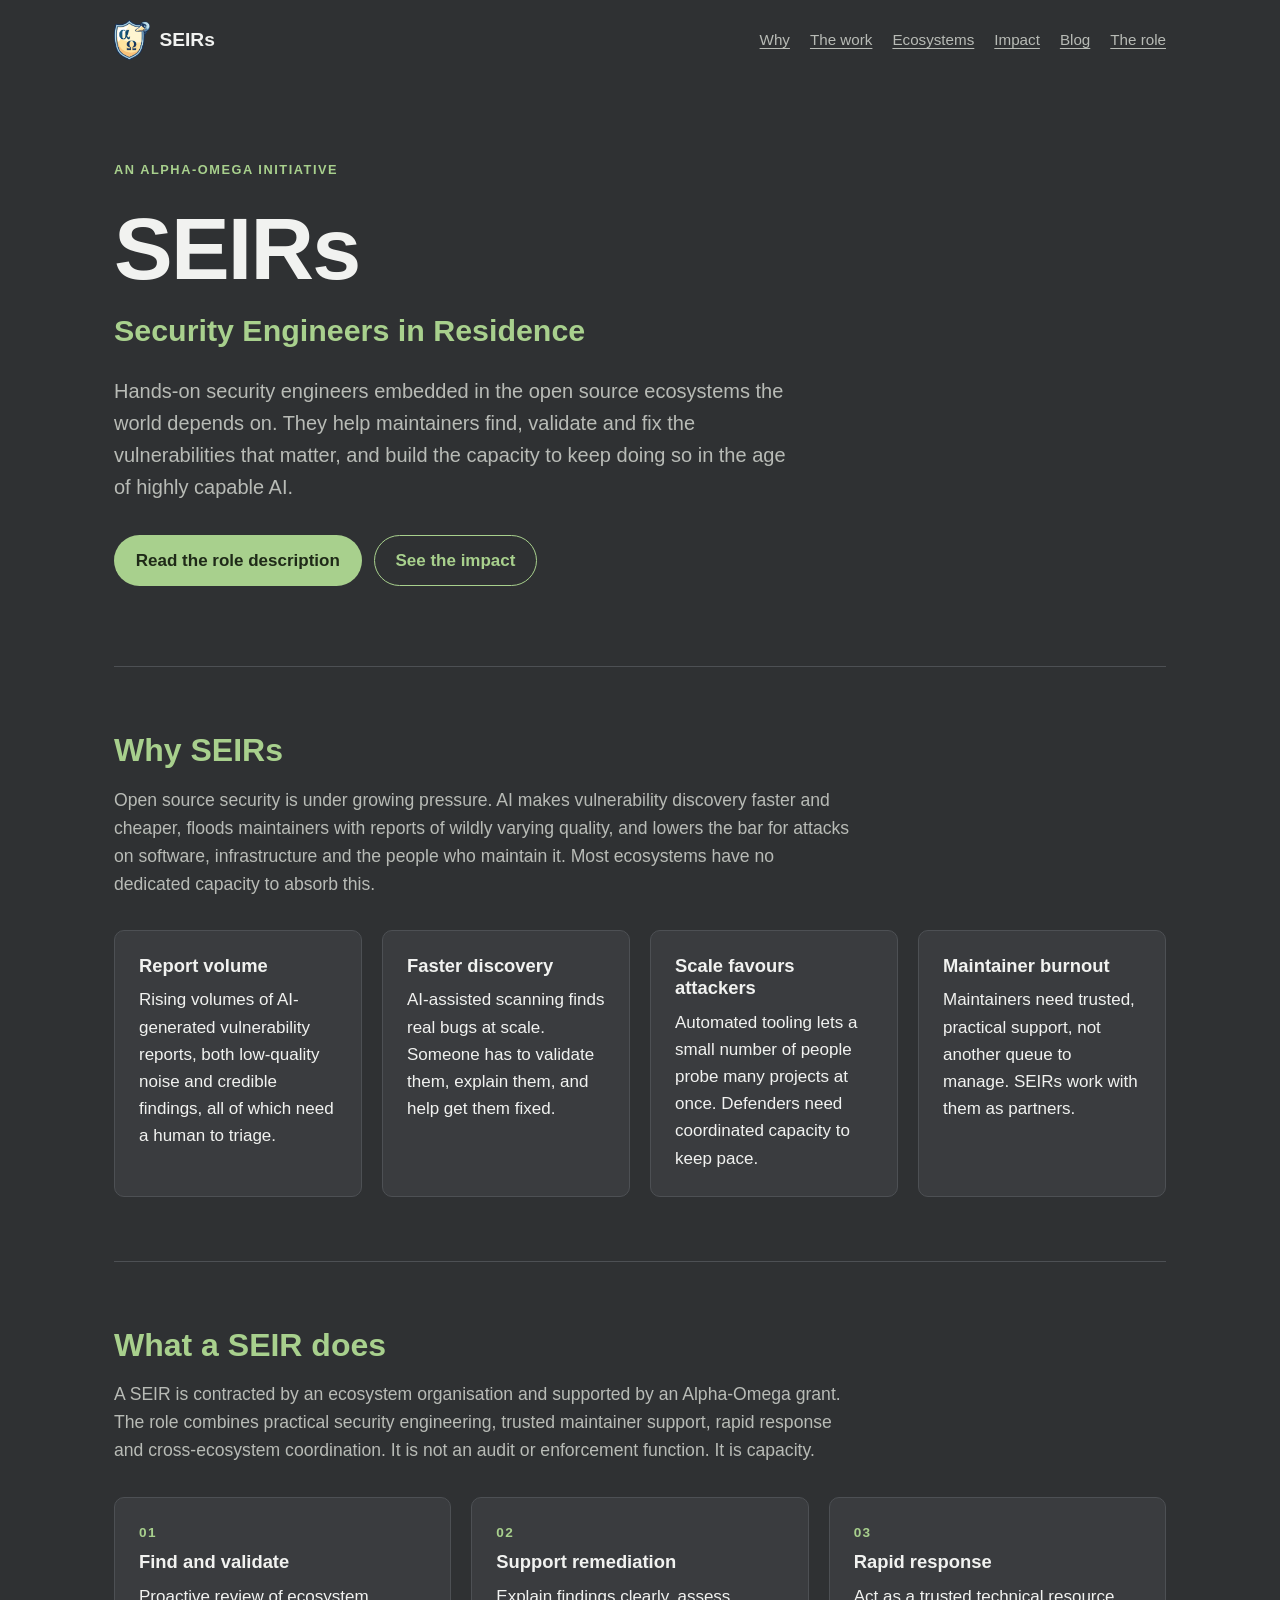
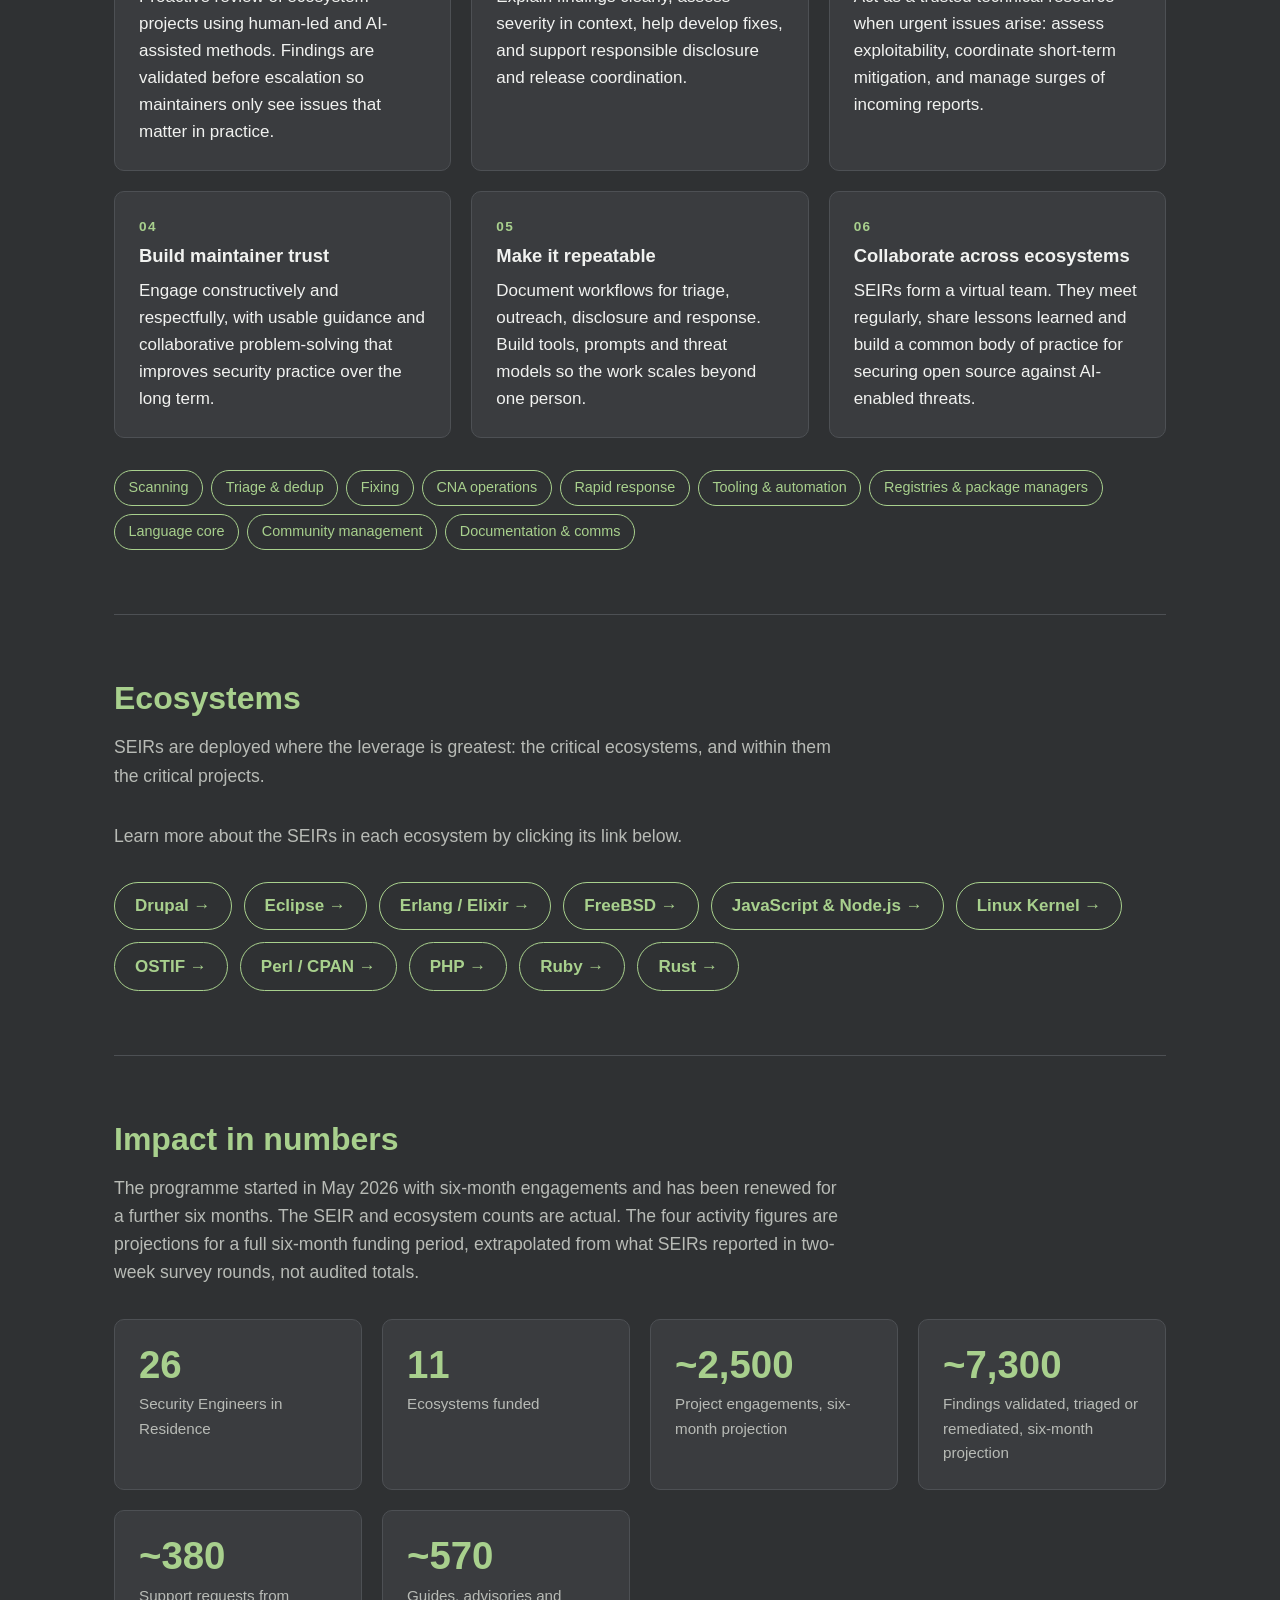
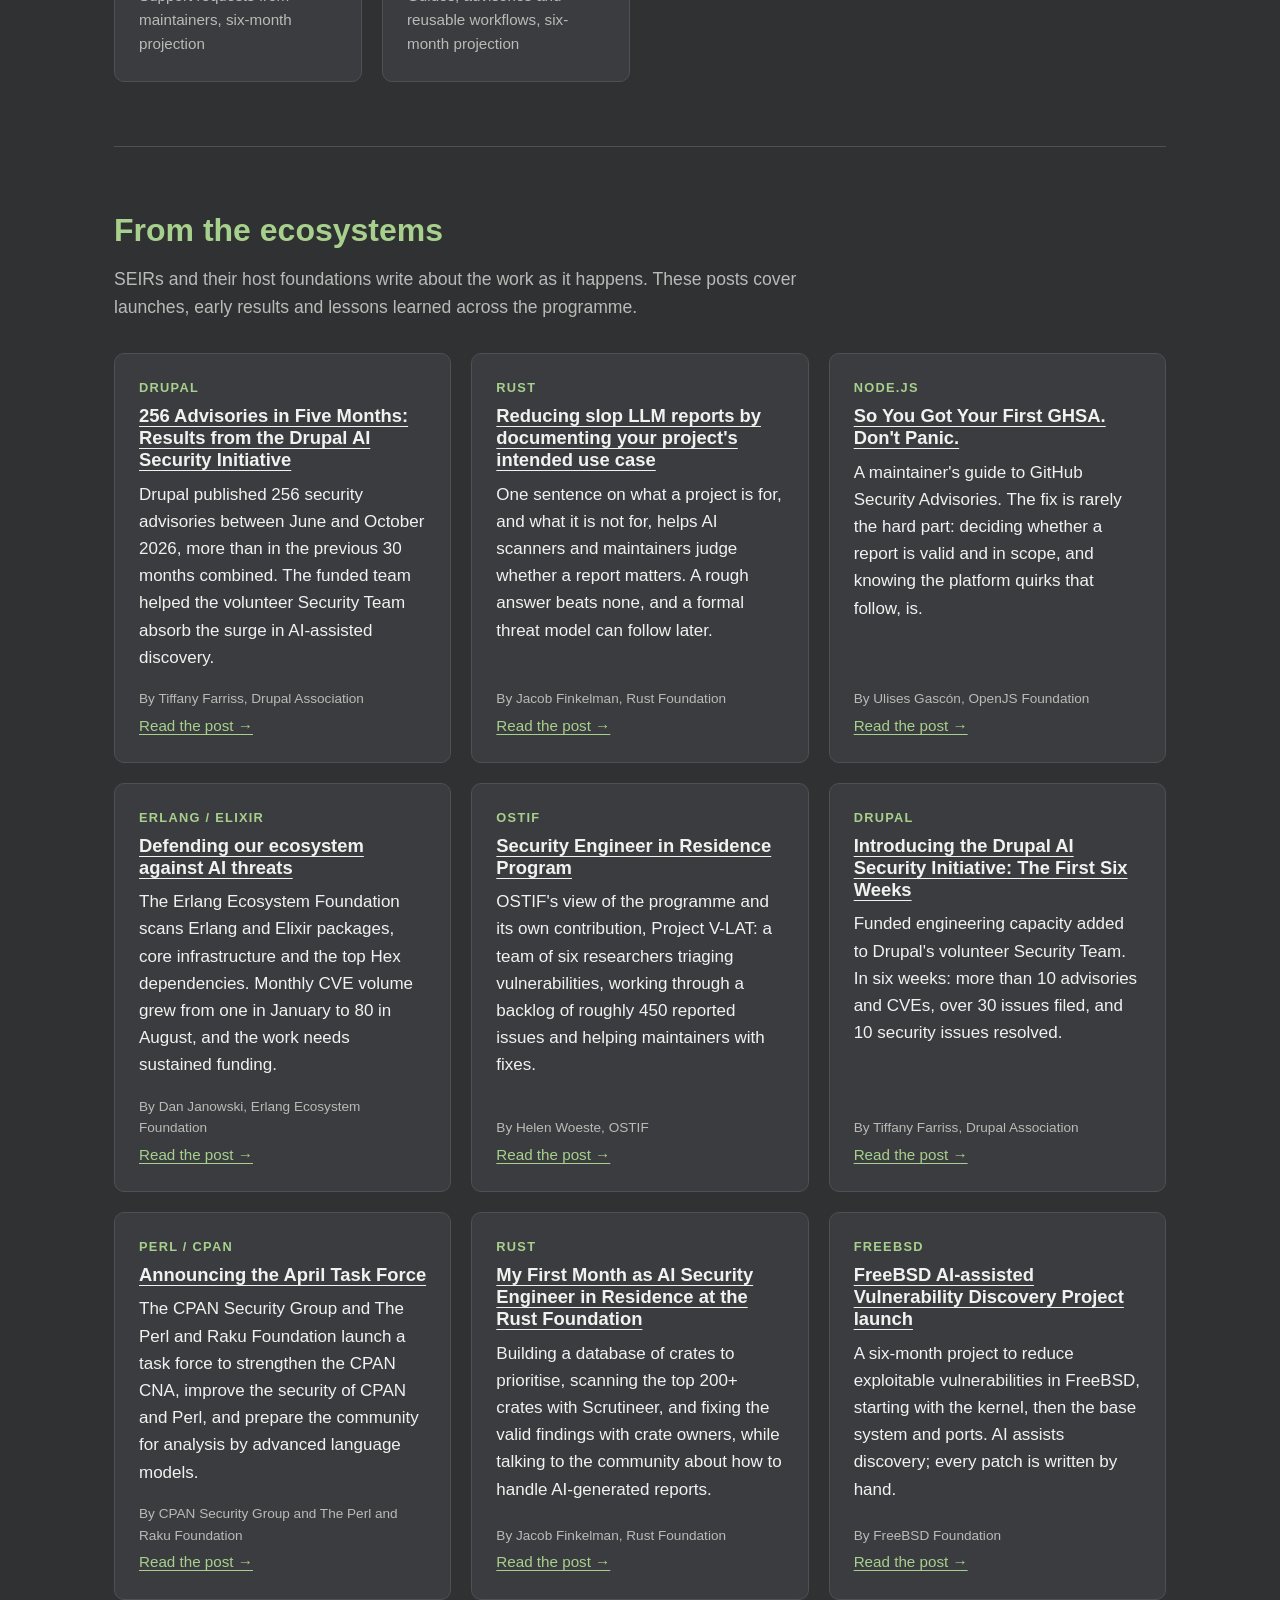
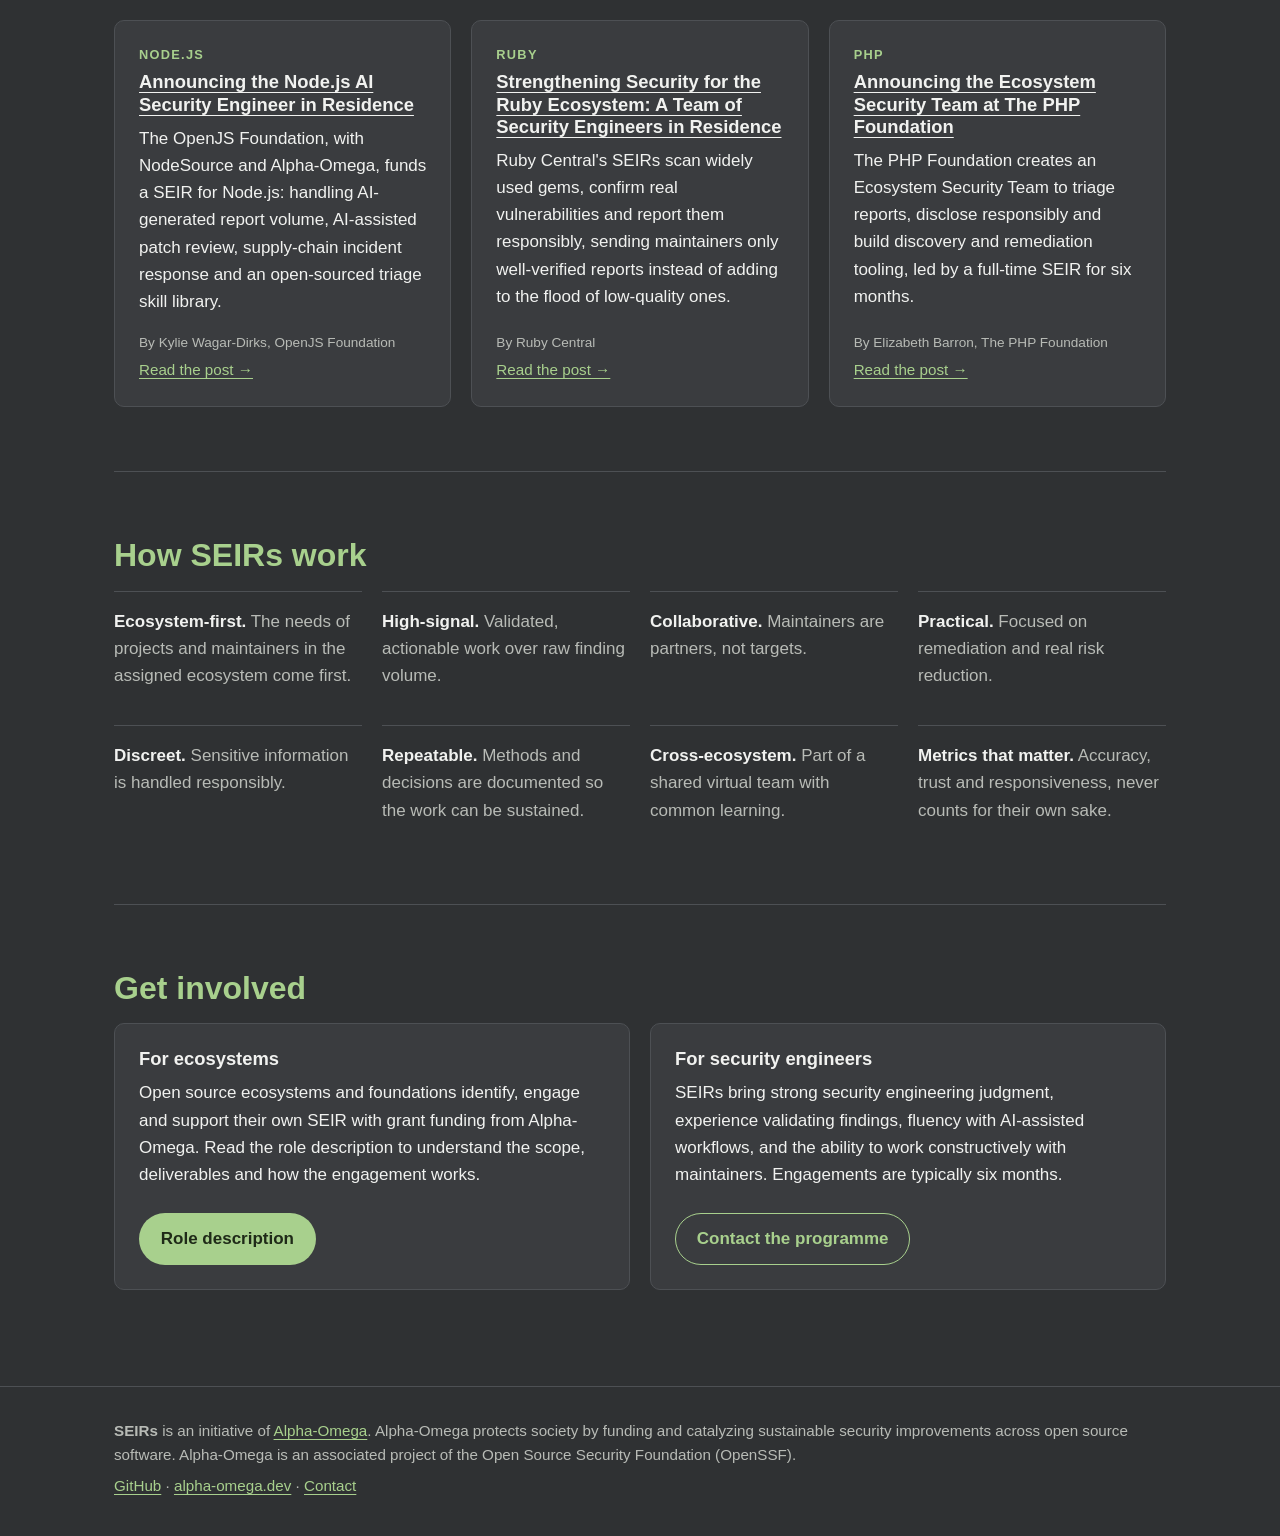
==== commit a10072d5: "Add ecosystem subpages and link them from the landing page - New ecosystem pages under /ecosystems f" ====
--- a/index.html
+++ b/index.html
@@ -132,34 +132,22 @@
     <p class="section-intro">
       SEIRs are deployed where the leverage is greatest: the critical ecosystems, and within them the critical projects.
     </p>
+    <p class="section-intro">
+      Learn more about the SEIRs in each ecosystem by clicking its link below.
+    </p>
     <ul class="eco-list">
-      <li>Rust</li>
-      <li class="eco-has-pop"><button type="button" class="eco-btn" popovertarget="seir-php" aria-haspopup="dialog">PHP</button></li>
-      <li>JavaScript &amp; Node.js</li>
-      <li>Ruby</li>
-      <li>Perl / CPAN</li>
-      <li>Erlang / Elixir</li>
-      <li>Drupal</li>
-      <li>Eclipse</li>
-      <li>FreeBSD</li>
-      <li>Linux Kernel</li>
-      <li>OSTIF</li>
+      <li><a href="ecosystems/drupal.html">Drupal</a></li>
+      <li><a href="ecosystems/eclipse.html">Eclipse</a></li>
+      <li><a href="ecosystems/erlang.html">Erlang / Elixir</a></li>
+      <li><a href="ecosystems/freebsd.html">FreeBSD</a></li>
+      <li><a href="ecosystems/nodejs.html">JavaScript &amp; Node.js</a></li>
+      <li><a href="ecosystems/linux-kernel.html">Linux Kernel</a></li>
+      <li><a href="ecosystems/ostif.html">OSTIF</a></li>
+      <li><a href="ecosystems/perl.html">Perl / CPAN</a></li>
+      <li><a href="ecosystems/php.html">PHP</a></li>
+      <li><a href="ecosystems/ruby.html">Ruby</a></li>
+      <li><a href="ecosystems/rust.html">Rust</a></li>
     </ul>
-
-    <div id="seir-php" class="pop" popover role="dialog" aria-labelledby="seir-php-name">
-      <button type="button" class="pop-close" popovertarget="seir-php" popovertargetaction="hide" aria-label="Close">&times;</button>
-      <p class="story-eco">PHP &middot; The PHP Foundation</p>
-      <h3 id="seir-php-name">Volker Dusch</h3>
-      <p class="pop-role">PHP Ecosystem Security Team Lead</p>
-      <p>Volker is one of the PHP 8.5 release managers and has attended or spoken at more than 100 PHP conferences over the last 20 years. He helped maintain PHPUnit, has worked on language RFCs, and builds PHP performance and monitoring tooling at Tideways.</p>
-      <p>Got anything we can help with? Get in touch!</p>
-      <ul class="pop-links">
-        <li><a href="#" data-contact data-show data-u="reklov" data-d="noitadnuof.phpeht">volker [at] thephp [dot] foundation</a></li>
-        <li><a href="https://phpc.social/@edorian" rel="me noopener">Mastodon</a></li>
-        <li><a href="https://www.linkedin.com/in/volker-dusch/" rel="noopener">LinkedIn</a></li>
-      </ul>
-      <a class="btn btn-ghost" href="https://thephp.foundation/blog/2026/05/18/announcing-ecosystem-security-team/#meet-volker">Read the announcement &rarr;</a>
-    </div>
   </section>
 
   <section id="impact" class="section">
@@ -283,10 +271,10 @@
       </article>
       <article class="card story">
         <p class="story-eco">PHP</p>
-        <h3><a href="https://thephp.foundation/blog/2026/08/19/so-you-received-a-security-report-now-what/">So You Received a Security Report. Now What?</a></h3>
-        <p>The PHP Foundation's Ecosystem Security Team walks maintainers through handling a private vulnerability report: triage, safe reproduction, a private fix and a GitHub Security Advisory that Composer tooling can match.</p>
-        <p class="story-by">By Sebastian Bergmann, The PHP Foundation</p>
-        <p class="story-more"><a href="https://thephp.foundation/blog/2026/08/19/so-you-received-a-security-report-now-what/">Read the post &rarr;</a></p>
+        <h3><a href="https://thephp.foundation/blog/2026/05/18/announcing-ecosystem-security-team/">Announcing the Ecosystem Security Team at The PHP Foundation</a></h3>
+        <p>The PHP Foundation creates an Ecosystem Security Team to triage reports, disclose responsibly and build discovery and remediation tooling, led by a full-time SEIR for six months.</p>
+        <p class="story-by">By Elizabeth Barron, The PHP Foundation</p>
+        <p class="story-more"><a href="https://thephp.foundation/blog/2026/05/18/announcing-ecosystem-security-team/">Read the post &rarr;</a></p>
       </article>
     </div>
   </section>
@@ -340,7 +328,6 @@
     var r = function (t) { return t.split('').reverse().join(''); };
     var addr = r(a.dataset.u) + '@' + r(a.dataset.d);
     a.href = 'mailto:' + addr;
-    if (a.hasAttribute('data-show')) a.textContent = addr;
     a.removeAttribute('data-u'); a.removeAttribute('data-d');
   });
 </script>
--- a/style.css
+++ b/style.css
@@ -24,7 +24,7 @@
   background: var(--bg);
 }
 
-a { color: var(--accent); text-decoration: none; }
+a { color: var(--accent); text-decoration: underline; text-decoration-thickness: 1px; text-underline-offset: 0.2em; }
 a:hover { color: var(--accent-strong); text-decoration: underline; }
 
 h1, h2, h3 { line-height: 1.2; margin: 0 0 0.5em; font-weight: 700; }
@@ -39,11 +39,11 @@
   max-width: var(--max); margin: 0 auto; padding: 1.25rem 1.5rem;
 }
 .brand { display: inline-flex; align-items: center; gap: 0.6rem; color: var(--text); font-weight: 700; font-size: 1.2rem; }
-.brand:hover { text-decoration: none; }
+.brand, .brand:hover { text-decoration: none; }
 .brand-logo { height: 40px; width: auto; display: block; }
 .site-nav { display: flex; flex-wrap: wrap; gap: 1.25rem; }
 .site-nav a { color: var(--text-muted); font-size: 0.95rem; }
-.site-nav a:hover { color: var(--text); text-decoration: none; }
+.site-nav a:hover { color: var(--text); text-decoration: underline; }
 
 /* Layout */
 main { max-width: var(--max); margin: 0 auto; padding: 0 1.5rem; }
@@ -63,7 +63,7 @@
   display: inline-block; padding: 0.7rem 1.3rem; border-radius: 999px; font-weight: 600;
   border: 1px solid transparent; transition: background 0.15s, color 0.15s;
 }
-.btn:hover { text-decoration: none; }
+.btn, .btn:hover { text-decoration: none; }
 .btn-primary { background: var(--accent); color: #1f2a18; }
 .btn-primary:hover { background: var(--accent-strong); color: #1f2a18; }
 .btn-ghost { border-color: var(--accent); color: var(--accent); }
@@ -93,44 +93,39 @@
 /* Ecosystems */
 .eco-list { list-style: none; padding: 0; margin: 0; display: flex; flex-wrap: wrap; gap: 0.75rem; }
 .eco-list li {
-  background: var(--accent); color: #1f2a18; font-weight: 600;
+  border: 1px solid var(--accent); color: var(--accent); font-weight: 600;
   padding: 0.6rem 1.25rem; border-radius: 999px;
+  transition: background 0.15s;
 }
+.eco-list li a { color: var(--accent); text-decoration: none; }
+.eco-list li a::after { content: " \2192"; }
+.eco-list li a:hover { color: var(--accent-strong); text-decoration: underline; }
+.eco-list li:has(a):hover { background: rgba(168, 208, 141, 0.12); }
 
-.eco-list li.eco-has-pop { background: none; padding: 0; }
-.eco-btn {
-  font: inherit; font-weight: 600; color: #1f2a18; background: var(--accent);
-  padding: 0.6rem 1.25rem; border: 0; border-radius: 999px; cursor: pointer;
-  display: inline-flex; align-items: center; gap: 0.45rem;
-  transition: background 0.15s, box-shadow 0.15s;
+/* Ecosystem subpages */
+.contact-line { margin-top: 1.5rem; color: var(--text-muted); }
+.profile { display: flex; flex-direction: column; }
+.profile-img {
+  width: 96px; height: 96px; border-radius: 50%; object-fit: cover;
+  border: 2px solid var(--accent); margin-bottom: 1rem;
 }
-.eco-btn::after {
-  content: "i"; display: inline-grid; place-items: center;
-  width: 1.1em; height: 1.1em; border-radius: 50%;
-  border: 1.5px solid currentColor; font-size: 0.75em; font-weight: 700; font-style: italic;
-}
-.eco-btn:hover { background: var(--accent-strong); }
-.eco-btn:focus-visible { outline: none; box-shadow: 0 0 0 3px var(--bg), 0 0 0 5px var(--accent-strong); }
+.profile-role { color: var(--accent); font-size: 0.9rem; margin-bottom: 0.75rem; }
+.profile-links { list-style: none; padding: 0; margin: auto 0 0; display: flex; flex-wrap: wrap; gap: 0.4rem 1rem; font-size: 0.9rem; padding-top: 0.75rem; }
+.back { max-width: var(--max); margin: 0 auto; padding: 2rem 0 3rem; }
+.featured { margin-bottom: 1.25rem; padding: 2rem; }
+.featured h3 { font-size: 1.5rem; }
+.more-stories { margin-top: 0; }
 
-/* Popover */
-.pop {
-  width: min(32rem, calc(100vw - 2rem)); max-height: calc(100vh - 2rem); overflow: auto;
-  margin: auto; padding: 1.75rem; color: var(--text); background: var(--bg-elev);
-  border: 1px solid var(--line); border-radius: var(--radius);
-  box-shadow: 0 24px 64px rgba(0, 0, 0, 0.5);
-}
-.pop::backdrop { background: rgba(0, 0, 0, 0.5); }
-.pop h3 { font-size: 1.5rem; margin-bottom: 0.2rem; padding-right: 2rem; }
-.pop p { color: var(--text-muted); }
-.pop .pop-role { color: var(--accent); font-weight: 600; font-size: 0.95rem; }
-.pop-close {
-  position: absolute; top: 0.75rem; right: 0.75rem; width: 2.25rem; height: 2.25rem;
-  font: inherit; font-size: 1.5rem; line-height: 1; color: var(--text-muted);
-  background: none; border: 0; border-radius: 50%; cursor: pointer;
-}
-.pop-close:hover { color: var(--text); background: var(--bg-elev-2); }
-.pop-links { list-style: none; padding: 0; margin: 0 0 1.25rem; display: flex; flex-wrap: wrap; gap: 0.5rem 1.25rem; }
-.pop .btn { margin-top: 0; }
+/* Ecosystem subpages: list of all ecosystems under the header; current page is bold */
+.eco-subnav { display: flex; flex-wrap: wrap; align-items: baseline; gap: 0.4rem 0.75rem; padding: 0 0 3rem; font-size: 0.95rem; color: var(--text-muted); }
+.eco-subnav ul { list-style: none; margin: 0; padding: 0; display: flex; flex-wrap: wrap; gap: 0.4rem 1.1rem; }
+.eco-subnav a { color: var(--text-muted); }
+.eco-subnav a[aria-current="page"] { color: var(--text); font-weight: 700; }
+
+/* Ecosystem subpages: no dividing rules, tighter header spacing */
+.eco-hero { padding-bottom: 0; }
+.eco-page .section { border-top: 0; padding: 2.5rem 0; }
+.eco-page .eco-hero + .section { padding-top: 2rem; }
 
 /* Stats */
 .stats { display: grid; gap: 1.25rem; grid-template-columns: repeat(auto-fit, minmax(200px, 1fr)); }
@@ -140,7 +135,7 @@
 
 /* Stories */
 .story h3 a { color: var(--text); }
-.story h3 a:hover { color: var(--accent-strong); text-decoration: none; }
+.story h3 a:hover { color: var(--accent-strong); text-decoration: underline; }
 .story-by { color: var(--text-muted); font-size: 0.85rem; margin-top: auto; margin-bottom: 0.25rem; }
 .story-more { font-size: 0.95rem; }
 .story { display: flex; flex-direction: column; }
